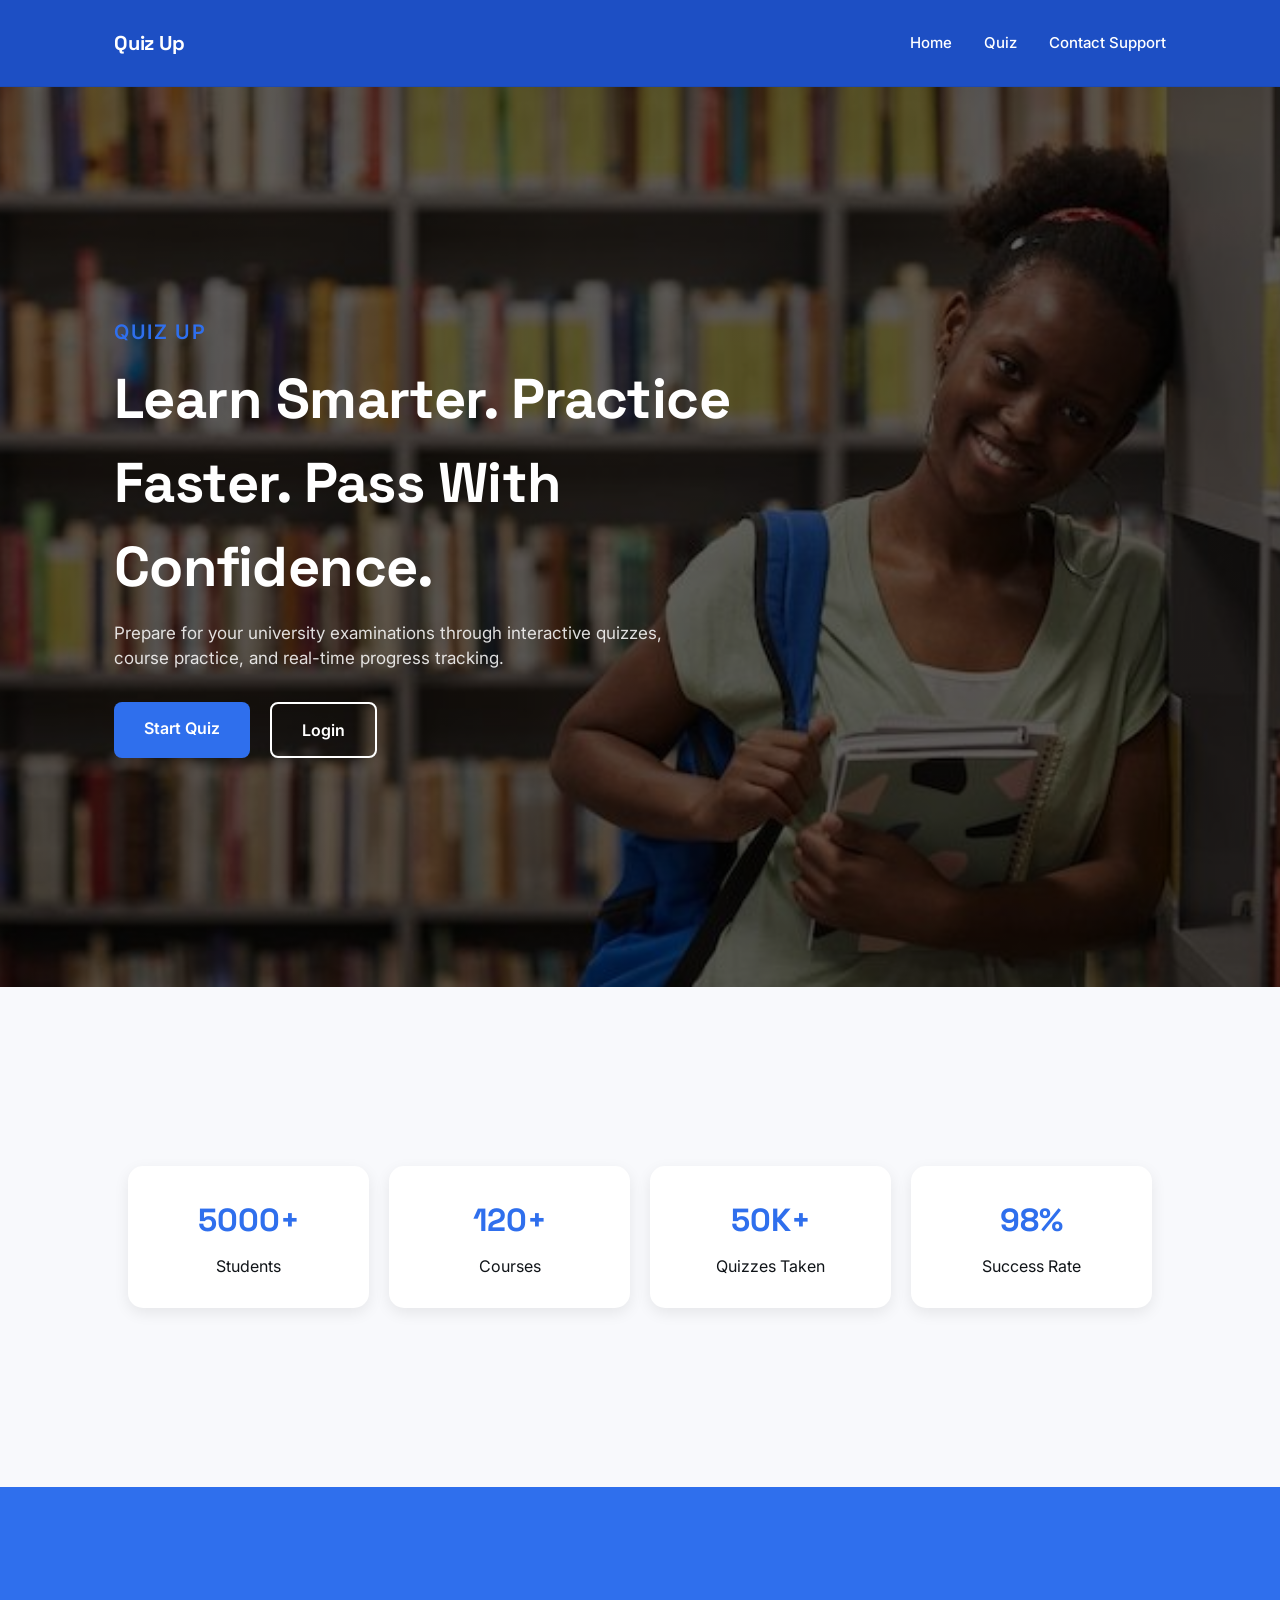
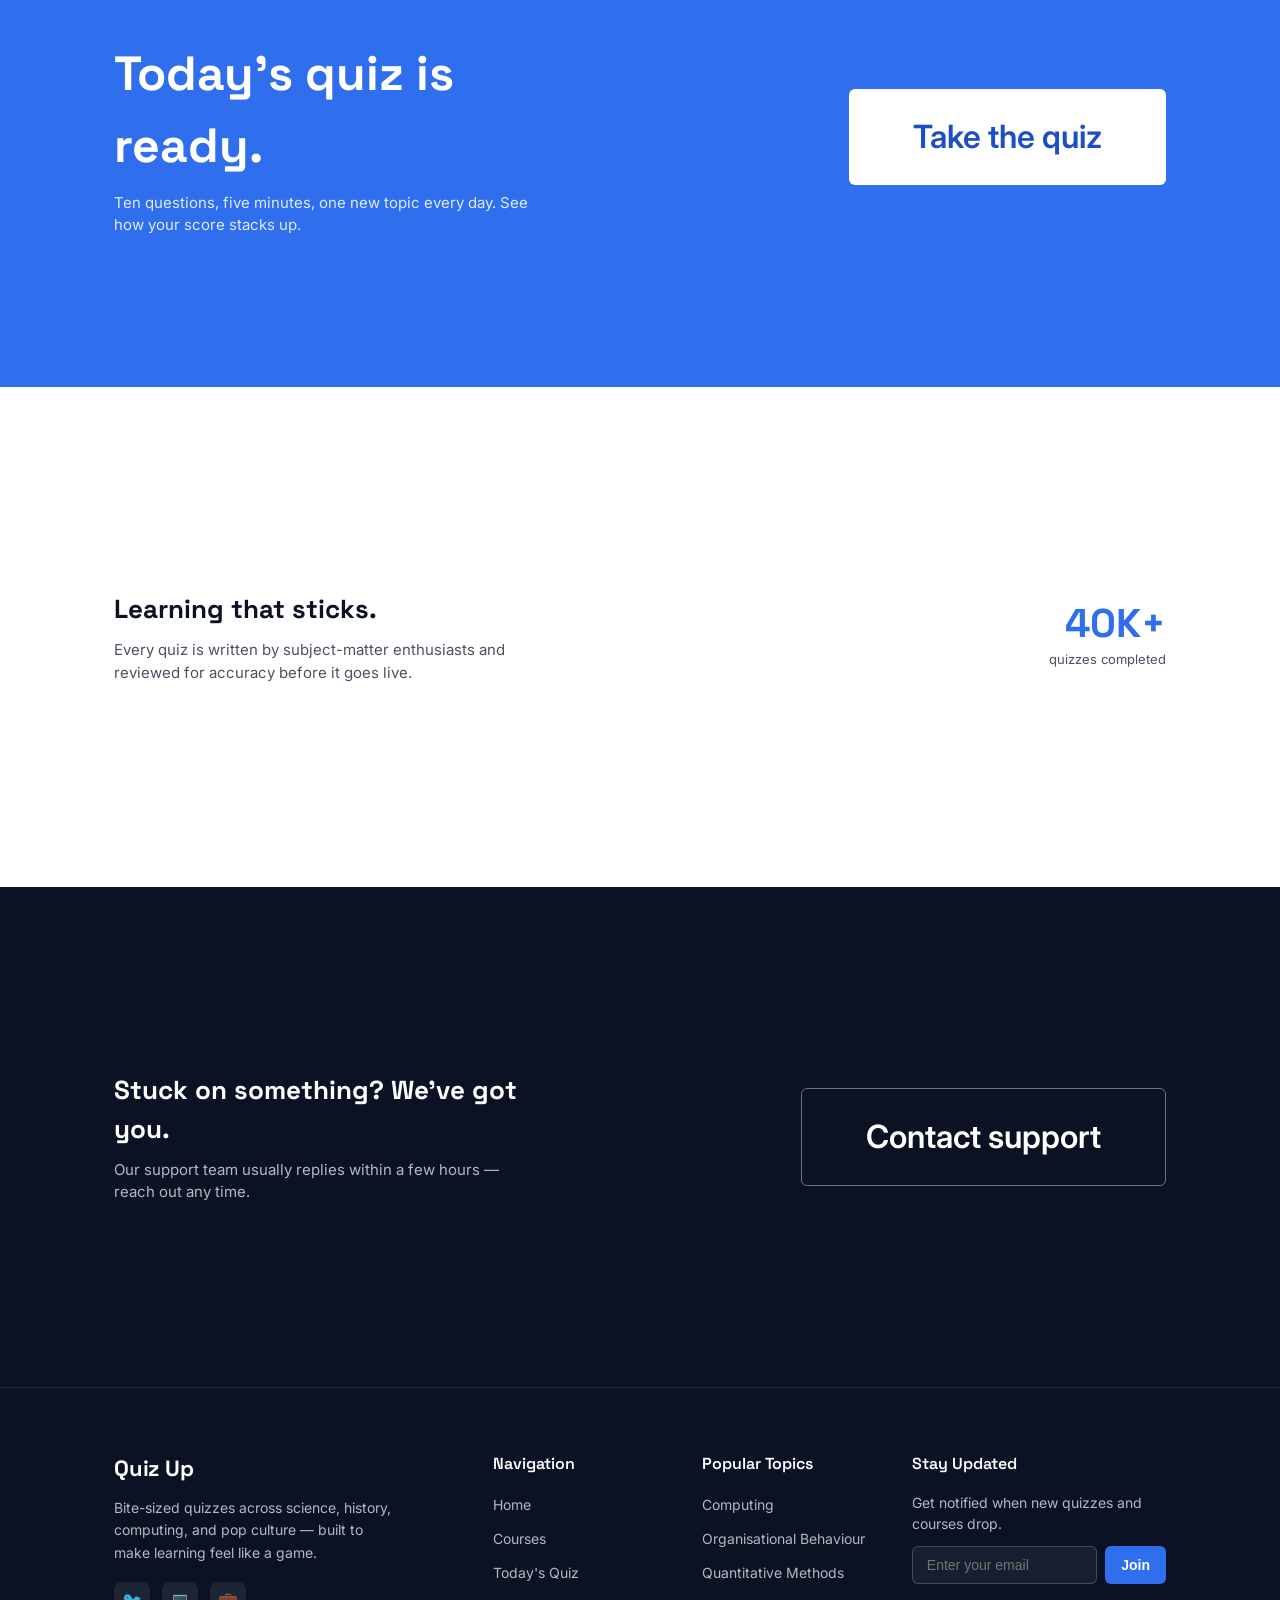
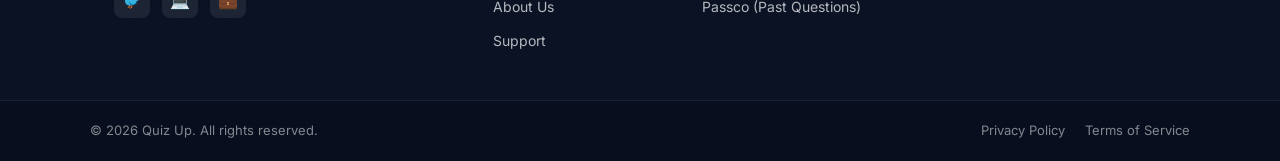
==== index.html @ d26f09eb "edit file name" ====
<!DOCTYPE html>
<html lang="en">
<head>
<meta charset="UTF-8">
<meta name="viewport" content="width=device-width, initial-scale=1.0">
<title>Quiz Up — Learn something new every day</title>
<link rel="preconnect" href="https://fonts.googleapis.com">
<link href="https://fonts.googleapis.com/css2?family=Space+Grotesk:wght@500;600;700&family=Inter:wght@400;500;600&display=swap" rel="stylesheet">
<link rel="stylesheet" href="style.css">
<link rel="stylesheet"href="https://cdnjs.cloudflare.com/ajax/libs/font-awesome/6.7.2/css/all.min.css">
</head>
<body>

<nav id="siteNav">
  <div class="nav-inner">
    <span class="brand">Quiz&nbsp;Up</span>
    <ul class="nav-links">
      <li><a href="#h">Home</a></li>
      <li><a href="#quiz">Quiz</a></li>
    
      <li><a href="#support">Contact Support</a></li>
    </ul>
  </div>
</nav>

<section id="home">
  <div class="section-inner">
    <div>
      <span class="eyebrow">Quiz Up</span>
      <h1>Learn Smarter.
Practice Faster. Pass With Confidence.</h1>
      <p>Prepare for your university examinations through interactive quizzes, course practice, and real-time progress tracking.</p>
    <div class="hero-buttons">
    <a href="courses.html" class="btn-primary">Start Quiz</a>

    <a href="login.html" class="btn-secondary">Login</a>
</div>
    </div>

  </div>
</section>

<section class="stats">

<div class="stat-card">
<h2>5000+</h2>
<p>Students</p>
</div>

<div class="stat-card">
<h2>120+</h2>
<p>Courses</p>
</div>

<div class="stat-card">
<h2>50K+</h2>
<p>Quizzes Taken</p>
</div>

<div class="stat-card">
<h2>98%</h2>
<p>Success Rate</p>
</div>

</section>

<section id="quiz">
  <div class="section-inner">
    <div>
      <h2>Today's quiz is ready.</h2>
      <p>Ten questions, five minutes, one new topic every day. See how your score stacks up.</p>
    </div>
    <a class="btn" href="courses.html" target="_blank" rel="noopener">Take the quiz</a>
  </div>
</section>

<section id="about">
  <div class="section-inner">
    <div>
      <h2>Learning that sticks.</h2>
      <p>Every quiz is written by subject-matter enthusiasts and reviewed for accuracy before it goes live.</p>
    </div>
    <div class="stat">
      <div class="num">40K+</div>
      <div class="label">quizzes completed</div>
    </div>
  </div>
</section>

<section id="support">
  <div class="section-inner">
    <div>
      <h2>Stuck on something? We've got you.</h2>
      <p>Our support team usually replies within a few hours — reach out any time.</p>
    </div>
    <a class="btn" href="mailto:support@quizup.example">Contact support</a>
  </div>
</section>



<!-- SITE FOOTER -->
<footer id="siteFooter">
  <div class="footer-container">
    
    <!-- Column 1: Brand & Bio -->
    <div class="footer-col brand-col">
      <span class="brand">Quiz&nbsp;Up</span>
      <p class="brand-tagline">
        Bite-sized quizzes across science, history, computing, and pop culture — built to make learning feel like a game.
      </p>
      <div class="footer-socials">
        <a href="#" aria-label="Twitter">🐦</a>
        <a href="#" aria-label="GitHub">💻</a>
        <a href="#" aria-label="LinkedIn">💼</a>
      </div>
    </div>

    <!-- Column 2: Quick Links -->
    <div class="footer-col">
      <h4>Navigation</h4>
      <ul class="footer-links">
        <li><a href="index.html">Home</a></li>
        <li><a href="courses.html">Courses</a></li>
        <li><a href="#quiz">Today's Quiz</a></li>
        <li><a href="#about">About Us</a></li>
        <li><a href="#support">Support</a></li>
      </ul>
    </div>

    <!-- Column 3: Courses Quick Access -->
    <div class="footer-col">
      <h4>Popular Topics</h4>
      <ul class="footer-links">
        <li><a href="computing.html">Computing</a></li>
        <li><a href="organisational behaviour .html">Organisational Behaviour</a></li>
        <li><a href="Quantity method.html">Quantitative Methods</a></li>
        <li><a href="passco.html">Passco (Past Questions)</a></li>
      </ul>
    </div>

    <!-- Column 4: Newsletter -->
    <div class="footer-col newsletter-col">
      <h4>Stay Updated</h4>
      <p>Get notified when new quizzes and courses drop.</p>
      <form class="newsletter-form" onsubmit="event.preventDefault(); alert('Subscribed!');">
        <input type="email" placeholder="Enter your email" required>
        <button type="submit" class="btn-sub">Join</button>
      </form>
    </div>

  </div>

  <!-- Bottom Legal / Copyright Bar -->
  <div class="footer-bottom">
    <div class="footer-bottom-inner">
      <p>&copy; 2026 Quiz Up. All rights reserved.</p>
      <div class="legal-links">
        <a href="#">Privacy Policy</a>
        <a href="#">Terms of Service</a>
      </div>
    </div>
  </div>
</footer>

<script>
  const nav = document.getElementById('siteNav');
  const SCROLL_THRESHOLD = 40;

  function updateNav() {
    if (window.scrollY > SCROLL_THRESHOLD) {
      nav.classList.add('scrolled');
    } else {
      nav.classList.remove('scrolled');
    }
  }

  window.addEventListener('scroll', updateNav, { passive: true });
  updateNav();
</script>

</body>
</html>
---- style.css ----
:root {
    --white: #ffffff;
    --blue: #2f6fed;
    --blue-dark: #1d4fc4;
    --navy-black: #0a1224;
    --ink: #101418;
    
    --ink-soft: #4a5160;
    font-family: 'Inter', sans-serif;
  }

  * { box-sizing: border-box; margin: 0; padding: 0; }

  body {
    font-family: 'Inter', sans-serif;
    color: var(--ink);
    line-height: 1.5;
  }

  h1, h2, h3, .brand {
    font-family: 'Space Grotesk', sans-serif;
  }

  /* ---------- NAV ---------- */
  nav {
    position: sticky;
    top: 0;
    left: 0;
    right: 0;
    z-index: 100;
    background: var(--blue-dark);
    border-bottom: 1px solid rgba(10,18,36,0.08);
    transition: padding 0.25s ease, box-shadow 0.25s ease;
  }

  .nav-inner {
    max-width: 1100px;
    margin: 0 auto;
    display: flex;
    align-items: center;
    justify-content: space-between;
    padding: 28px 24px;
    transition: padding 0.25s ease;
  }

  .brand {
    font-size: 20px;
    font-weight: 700;
    color: var(--white);
    letter-spacing: -0.01em;
  }

  .nav-links {
    list-style: none;
    display: flex;
    gap: 32px;
    font-weight: 500;
    font-size: 15px;
    transition: gap 0.25s ease, font-size 0.25s ease;
  }

  .nav-links a {
    text-decoration: none;
    color: var(--white);
    padding-bottom: 2px;
    border-bottom: 2px solid transparent;
    transition: border-color 0.2s ease, color 0.2s ease;
  }

  .nav-links a:hover,
  .nav-links a:focus-visible {
    color: var(--blue);
    border-color: var(--blue);
    outline: none;
  }

  /* Collapsed / scrolled state: nav shrinks to a thin line */
  nav.scrolled .nav-inner {
    padding: 10px 24px;
  }

  nav.scrolled .brand {
    font-size: 16px;
  }

  nav.scrolled .nav-links {
    font-size: 13px;
    gap: 22px;
  }

  nav.scrolled {
    box-shadow: 0 2px 14px rgba(10,18,36,0.08);
  }

  /* ---------- SECTIONS ---------- */
  /* section {
    height: 500px;
    background: linear-gradient(rgba(0, 0, 0, 0.2), rgba(0, 0, 0, 0.2)), url('homepage2.jpeg');
    z-index: 1;
    width: auto;
    display: flex;
    align-items: center;
    background-position: center;



  } */


  section {
  min-height: 500px;
  width: auto;
  display: flex;
  align-items: center;
}


  .section-inner {
    max-width: 1100px;
    margin: 0 auto;
    width: 100%;
    padding: 0 24px;
    display: flex;
    align-items: center;
    justify-content: space-between;
    gap: 32px;
  }

  /* Section 1 — Home */
  /* #home {
    background: linear-gradient(rgba(0, 0, 0, 0.2) url('homepage-bg.jpg'));
    background-repeat: no-repeat;
    background-position: top center;
    height: 100vh;
    margin: 0;
    background-size: cover;

  } */

  /* Section 1 — Home */
#home {
  /* Layer 1 (Top): Dark overlay | Layer 2 (Bottom): Background image */
  background-image: linear-gradient(rgba(0, 0, 0, 0.6), rgba(0, 0, 0, 0.6)), url('homepage-bg4.jpg');
  background-repeat: no-repeat;
  background-position: center;
  background-size: cover;
  height: 100vh;
  margin: 0;
}

#home h1 {
  font-size: 3.5rem;
  font-weight: 700;
  color: #ffffff; /* White title for high contrast */
  max-width: 750px;
  letter-spacing: -0.01em;
}

#home p {
  margin-top: 12px;
  color: rgba(255, 255, 255, 0.85); /* Slightly transparent white paragraph */
  max-width: 550px;
  font-size:17px;
}
  #home .eyebrow {
    display: inline-block;
    font-size: 20px;
    font-weight: 600;
    letter-spacing: 0.08em;
    text-transform: uppercase;
    color: var(--blue);
    margin-bottom: 10px;
  }


  .hero-buttons{
    display:flex;
    gap:20px;
    margin-top:30px;
    flex-wrap:wrap;
}

.btn-primary{
    background:#2f6fed;
    color:white;
    padding:14px 30px;
    border-radius:8px;
    text-decoration:none;
    font-weight:600;
    transition:.3s;
}

.btn-primary:hover{
    background:#1d4fc4;
    transform:translateY(-4px);
}

.btn-secondary{
    border:2px solid white;
    color:white;
    padding:14px 30px;
    border-radius:8px;
    text-decoration:none;
    font-weight:600;
    transition:.3s;
}

.btn-secondary:hover{
    background:white;
    color:#2f6fed;
}

/* stats Section  */

.stats{

display:grid;

grid-template-columns:repeat(4,1fr);

gap:20px;

padding:70px 10%;

background:#f8f9fc;

}

.stat-card{

background:white;

padding:30px;

text-align:center;

border-radius:15px;

box-shadow:0 5px 15px rgba(0,0,0,.08);

transition:.3s;

}

.stat-card:hover{

transform:translateY(-8px);

}

.stat-card h2{

color:#2f6fed;

font-size:2rem;

}

.stat-card p{

margin-top:10px;

}

.stat-card,
.step{

transition:.4s;

}

.stat-card:hover,
.step:hover{

transform:translateY(-10px);

box-shadow:0 20px 40px rgba(0,0,0,.15);

}


  /* Section 2 — Quiz */
  #quiz {
    background: var(--blue);
    color: var(--white);
  }

  #quiz h2 {
    font-size: 3rem;
    font-weight: 700;
    max-width: 500px;
  }

  #quiz p {
    margin-top: 10px;
    color: rgba(255,255,255,0.85);
    max-width: 420px;
    font-size: 15px;
  }

  .btn {
    display: inline-block;
    background: var(--white);
    color: var(--blue-dark);
    font-weight: 600;
    font-size: 2rem;
    padding: 24px 64px;
    border-radius: 6px;
    text-decoration: none;
    white-space: nowrap;
    transition: transform 0.15s ease, box-shadow 0.15s ease;
  }

  .btn:hover,
  .btn:focus-visible {
    transform: translateY(-2px);
    box-shadow: 0 8px 20px rgba(0,0,0,0.18);
    outline: none;
  }

  /* Section 3 — About / how it works */
  #about {
    background: var(--white);
  }

  #about h2 {
    font-size: 26px;
    font-weight: 700;
    color: var(--navy-black);
    max-width: 460px;
  }

  #about p {
    margin-top: 10px;
    color: var(--ink-soft);
    max-width: 420px;
    font-size: 15px;
  }

  .stat {
    text-align: right;
  }

  .stat .num {
    font-family: 'Space Grotesk', sans-serif;
    font-size: 40px;
    font-weight: 700;
    color: var(--blue);
    line-height: 1;
  }

  .stat .label {
    margin-top: 6px;
    font-size: 13px;
    color: var(--ink-soft);
  }

  /* Section 4 — Contact support */
  #support {
    background: var(--navy-black);
    color: var(--white);
  }

  #support h2 {
    font-size: 26px;
    font-weight: 700;
    max-width: 460px;
  }

  #support p {
    margin-top: 10px;
    color: rgba(255,255,255,0.7);
    max-width: 420px;
    font-size: 15px;
  }

  #support .btn {
    background: transparent;
    color: var(--white);
    border: 1px solid rgba(255,255,255,0.4);
  }

  #support .btn:hover,
  #support .btn:focus-visible {
    background: rgba(255,255,255,0.08);
    box-shadow: none;
  }



  /* ---------- FOOTER ---------- */
#siteFooter {
  background: var(--navy-black); /* Uses existing dark navy variable */
  color: var(--white);
  padding-top: 64px;
  border-top: 1px solid rgba(255, 255, 255, 0.1);
}

.footer-container {
  max-width: 1100px;
  margin: 0 auto;
  padding: 0 24px 48px 24px;
  display: grid;
  grid-template-columns: 2fr 1fr 1fr 1.5fr;
  gap: 40px;
}

.footer-col h4 {
  font-family: 'Space Grotesk', sans-serif;
  font-size: 16px;
  font-weight: 600;
  margin-bottom: 16px;
  color: var(--white);
}

.brand-col .brand {
  color: var(--white);
  font-size: 22px;
}

.brand-tagline {
  margin-top: 12px;
  color: rgba(255, 255, 255, 0.7);
  font-size: 14px;
  line-height: 1.6;
  max-width: 280px;
}

.footer-socials {
  display: flex;
  gap: 12px;
  margin-top: 18px;
}

.footer-socials a {
  display: flex;
  align-items: center;
  justify-content: center;
  width: 36px;
  height: 36px;
  background: rgba(255, 255, 255, 0.08);
  border-radius: 8px;
  text-decoration: none;
  font-size: 16px;
  transition: background 0.2s ease, transform 0.2s ease;
}

.footer-socials a:hover {
  background: var(--blue);
  transform: translateY(-2px);
}

.footer-links {
  list-style: none;
  display: flex;
  flex-direction: column;
  gap: 10px;
}

.footer-links a {
  color: rgba(255, 255, 255, 0.7);
  text-decoration: none;
  font-size: 14px;
  transition: color 0.2s ease;
}

.footer-links a:hover {
  color: var(--blue);
}

.newsletter-col p {
  color: rgba(255, 255, 255, 0.7);
  font-size: 14px;
  margin-bottom: 12px;
}

.newsletter-form {
  display: flex;
  gap: 8px;
}

.newsletter-form input {
  width: 100%;
  padding: 10px 14px;
  border-radius: 6px;
  border: 1px solid rgba(255, 255, 255, 0.2);
  background: rgba(255, 255, 255, 0.05);
  color: var(--white);
  font-size: 14px;
  outline: none;
}

.newsletter-form input:focus {
  border-color: var(--blue);
}

.btn-sub {
  background: var(--blue);
  color: var(--white);
  border: none;
  padding: 10px 16px;
  border-radius: 6px;
  font-weight: 600;
  font-size: 14px;
  cursor: pointer;
  transition: background 0.2s ease;
}

.btn-sub:hover {
  background: var(--blue-dark);
}

/* Footer Bottom Bar */
.footer-bottom {
  border-top: 1px solid rgba(255, 255, 255, 0.08);
  padding: 20px 24px;
  background: rgba(0, 0, 0, 0.2);
}

.footer-bottom-inner {
  max-width: 1100px;
  margin: 0 auto;
  display: flex;
  justify-content: space-between;
  align-items: center;
  font-size: 13px;
  color: rgba(255, 255, 255, 0.5);
}

.legal-links {
  display: flex;
  gap: 20px;
}

.legal-links a {
  color: rgba(255, 255, 255, 0.5);
  text-decoration: none;
  transition: color 0.2s ease;
}

.legal-links a:hover {
  color: var(--white);
}

/* Responsive Footer Layout for Mobile */
@media (max-width: 768px) {
  .footer-container {
    grid-template-columns: 1fr;
    gap: 32px;
  }

  .footer-bottom-inner {
    flex-direction: column;
    gap: 12px;
    text-align: center;
  }
}

  /* ---------- RESPONSIVE ---------- */
  @media (max-width: 720px) {
    .nav-links { gap: 16px; }
    nav.scrolled .nav-links { gap: 12px; }

    section { height: auto; min-height: 300px; padding: 32px 0; }

    .section-inner {
      flex-direction: column;
      align-items: flex-start;
      gap: 20px;
      text-align: left;
    }

    .stat { text-align: left; }
  }

  @media (prefers-reduced-motion: reduce) {
    * { transition: none !important; }
  }
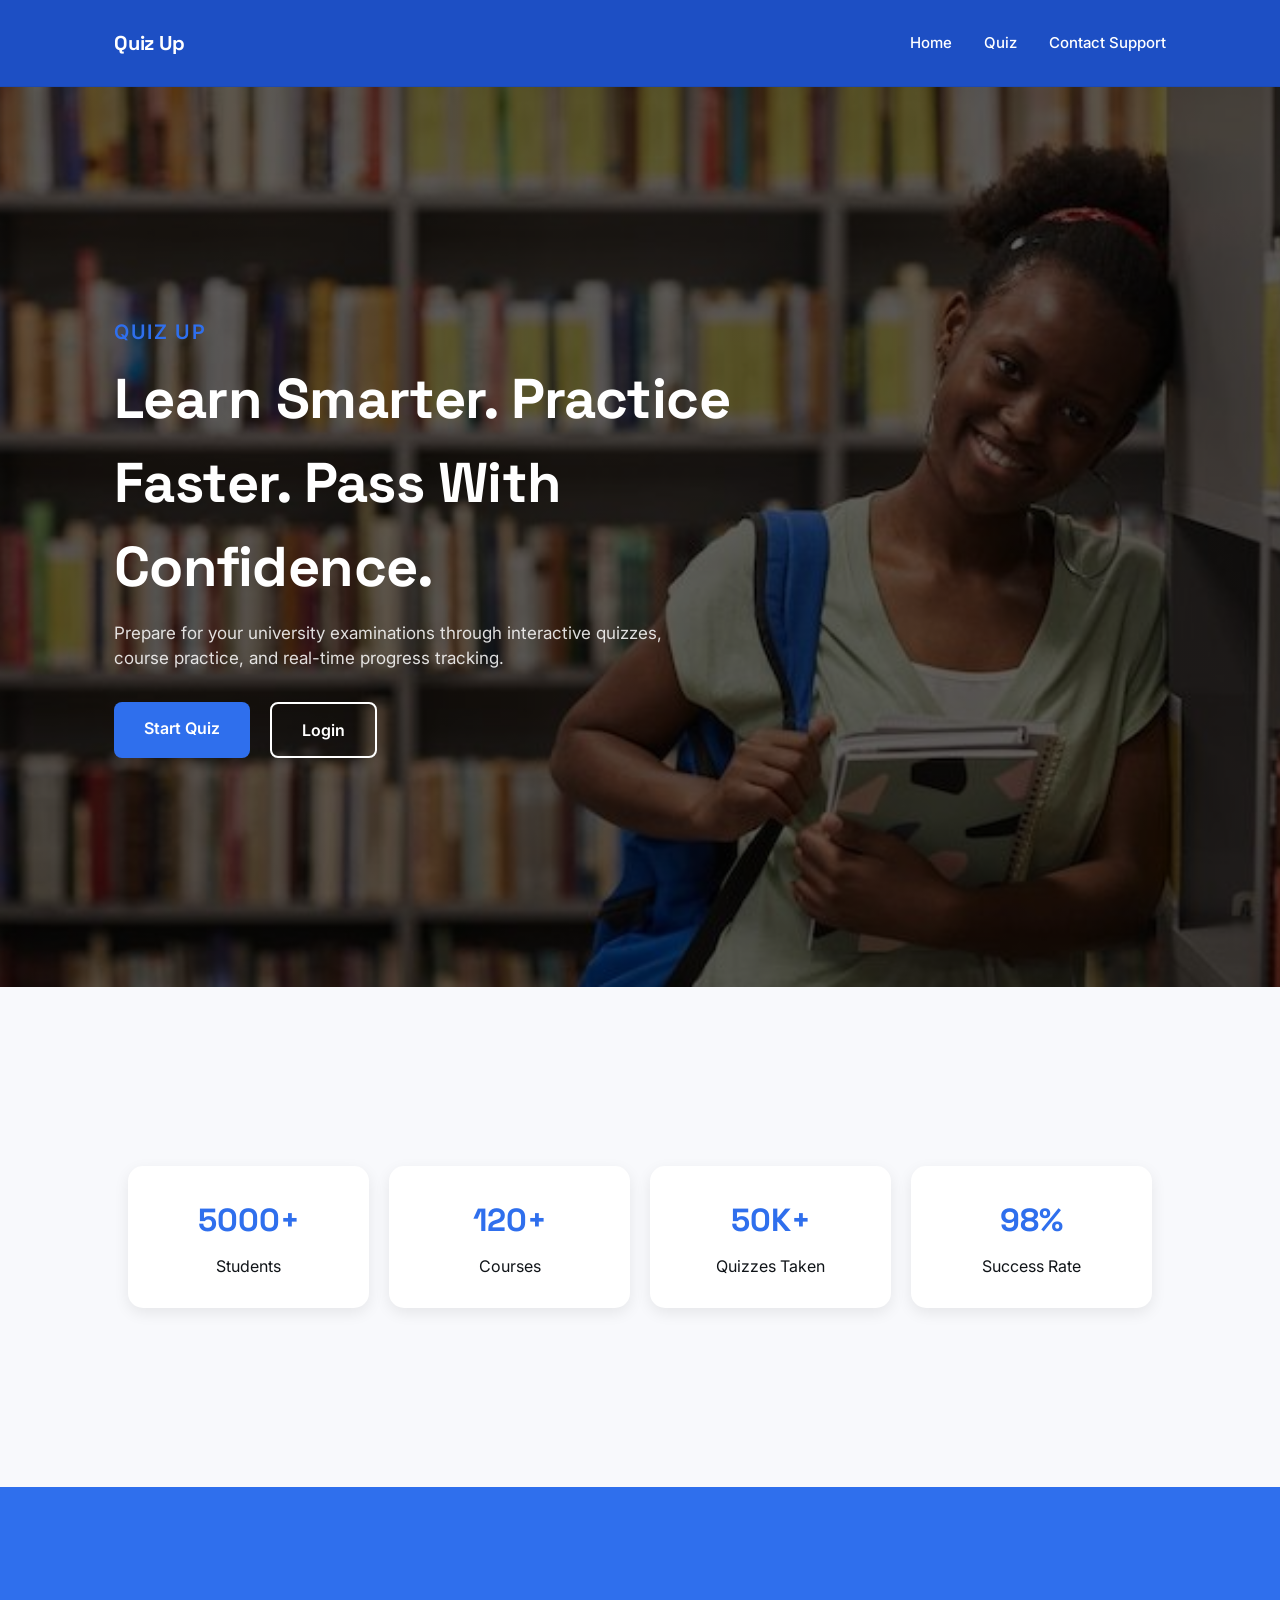
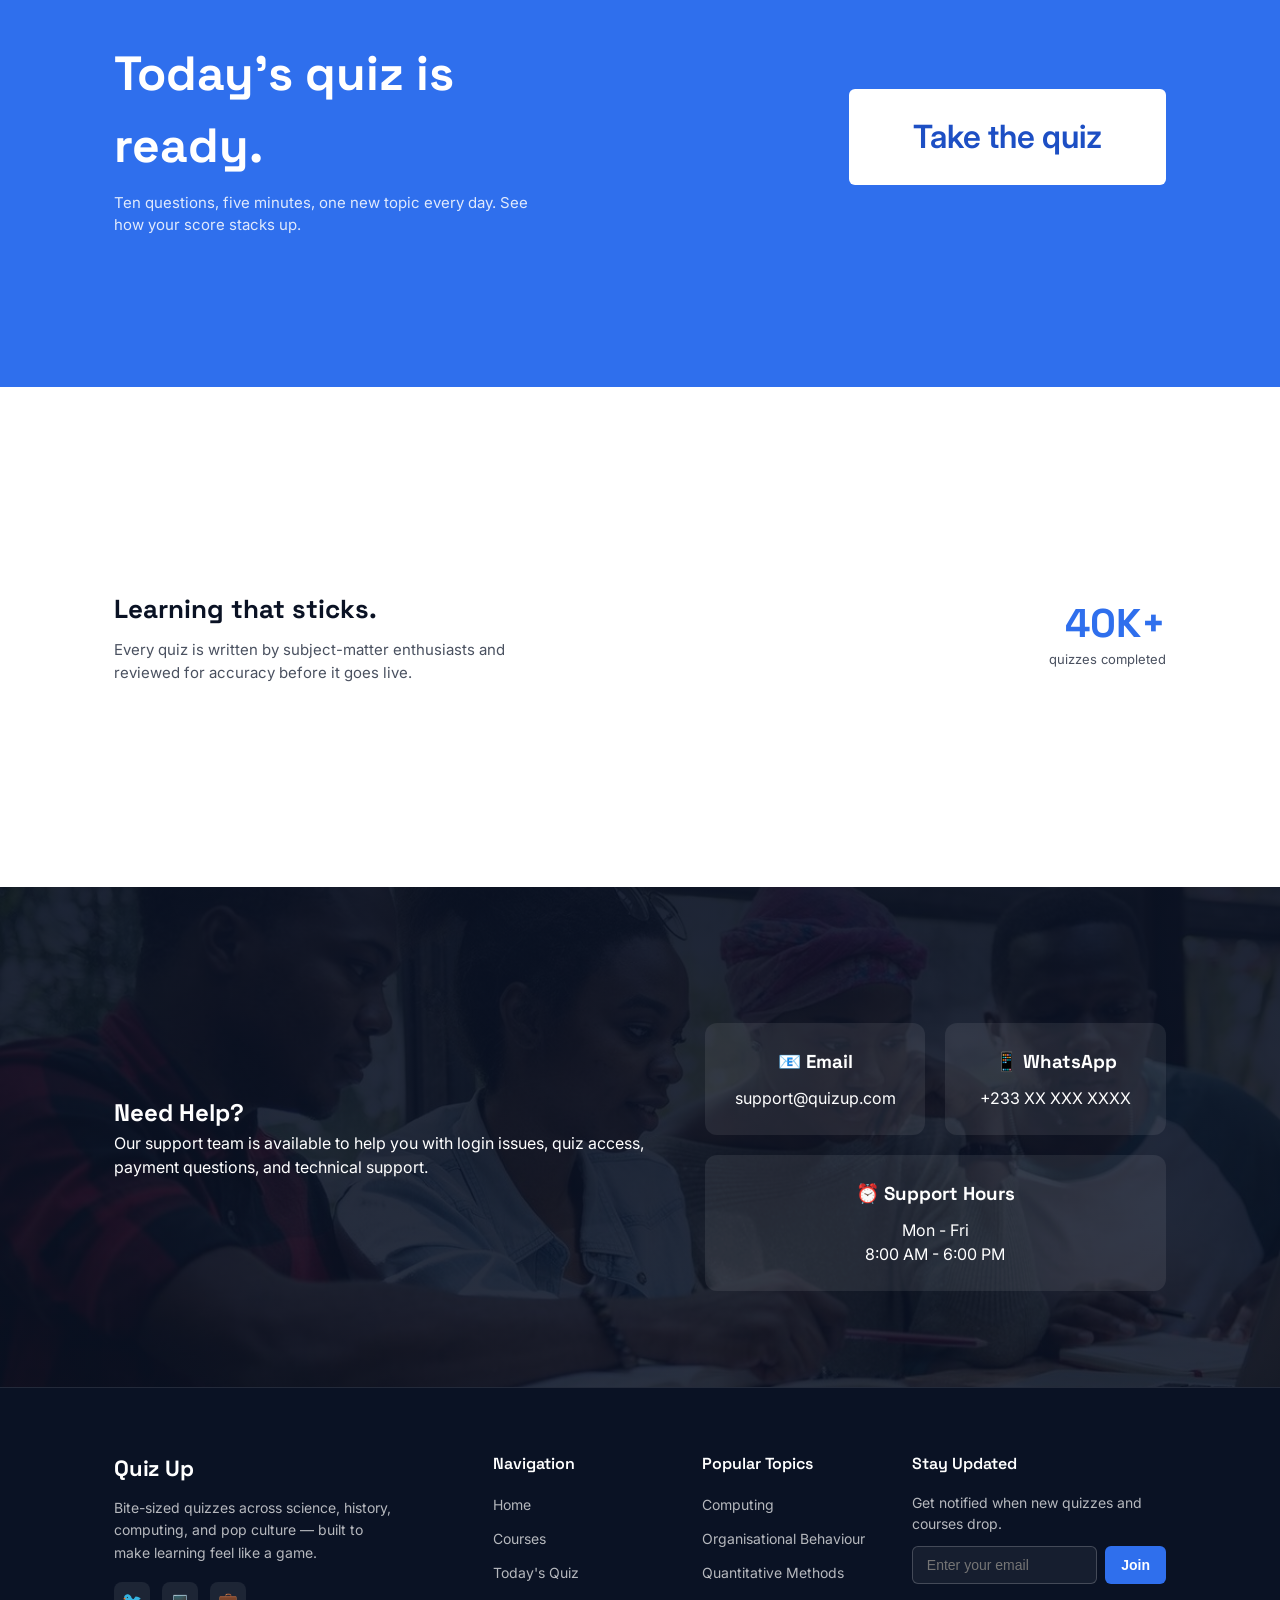
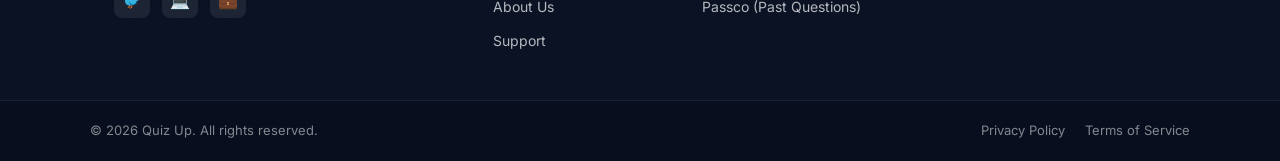
==== commit 5399e8ac: "support section changed" ====
--- a/index.html
+++ b/index.html
@@ -88,13 +88,36 @@
 </section>
 
 <section id="support">
-  <div class="section-inner">
-    <div>
-      <h2>Stuck on something? We've got you.</h2>
-      <p>Our support team usually replies within a few hours — reach out any time.</p>
-    </div>
-    <a class="btn" href="mailto:support@quizup.example">Contact support</a>
-  </div>
+    <div class="section-inner">
+
+        <div class="support-text">
+            <h2>Need Help?</h2>
+            <p>
+                Our support team is available to help you with login issues,
+                quiz access, payment questions, and technical support.
+            </p>
+        </div>
+
+        <div class="support-cards">
+
+            <div class="support-card">
+                <h3>📧 Email</h3>
+                <p>support@quizup.com</p>
+            </div>
+
+            <div class="support-card">
+                <h3>📱 WhatsApp</h3>
+                <p>+233 XX XXX XXXX</p>
+            </div>
+
+            <div class="support-card">
+                <h3>⏰ Support Hours</h3>
+                <p>Mon - Fri<br>8:00 AM - 6:00 PM</p>
+            </div>
+
+        </div>
+
+    </div>
 </section>
 
 
--- a/style.css
+++ b/style.css
@@ -357,35 +357,40 @@
   }
 
   /* Section 4 — Contact support */
-  #support {
-    background: var(--navy-black);
-    color: var(--white);
-  }
-
-  #support h2 {
-    font-size: 26px;
-    font-weight: 700;
-    max-width: 460px;
-  }
-
-  #support p {
-    margin-top: 10px;
-    color: rgba(255,255,255,0.7);
-    max-width: 420px;
-    font-size: 15px;
-  }
-
-  #support .btn {
-    background: transparent;
-    color: var(--white);
-    border: 1px solid rgba(255,255,255,0.4);
-  }
-
-  #support .btn:hover,
-  #support .btn:focus-visible {
-    background: rgba(255,255,255,0.08);
-    box-shadow: none;
-  }
+  .support-cards{
+    display:flex;
+    gap:20px;
+    margin-top:40px;
+    flex-wrap:wrap;
+}
+
+#support{
+    background:
+    linear-gradient(rgba(10,18,36,.92),rgba(10, 18, 36, 0.868)),
+    url("support-section-bg.jpg");
+  color: var(--white);
+    background-size:cover;
+    background-position:center;
+}
+
+.support-card{
+    flex:1;
+    min-width:220px;
+    background:rgba(255,255,255,.08);
+    padding:25px;
+    border-radius:12px;
+    text-align:center;
+    transition:.3s;
+}
+
+.support-card:hover{
+    transform:translateY(-8px);
+    background:rgba(255,255,255,.12);
+}
+
+.support-card h3{
+    margin-bottom:10px;
+}
 
 
 
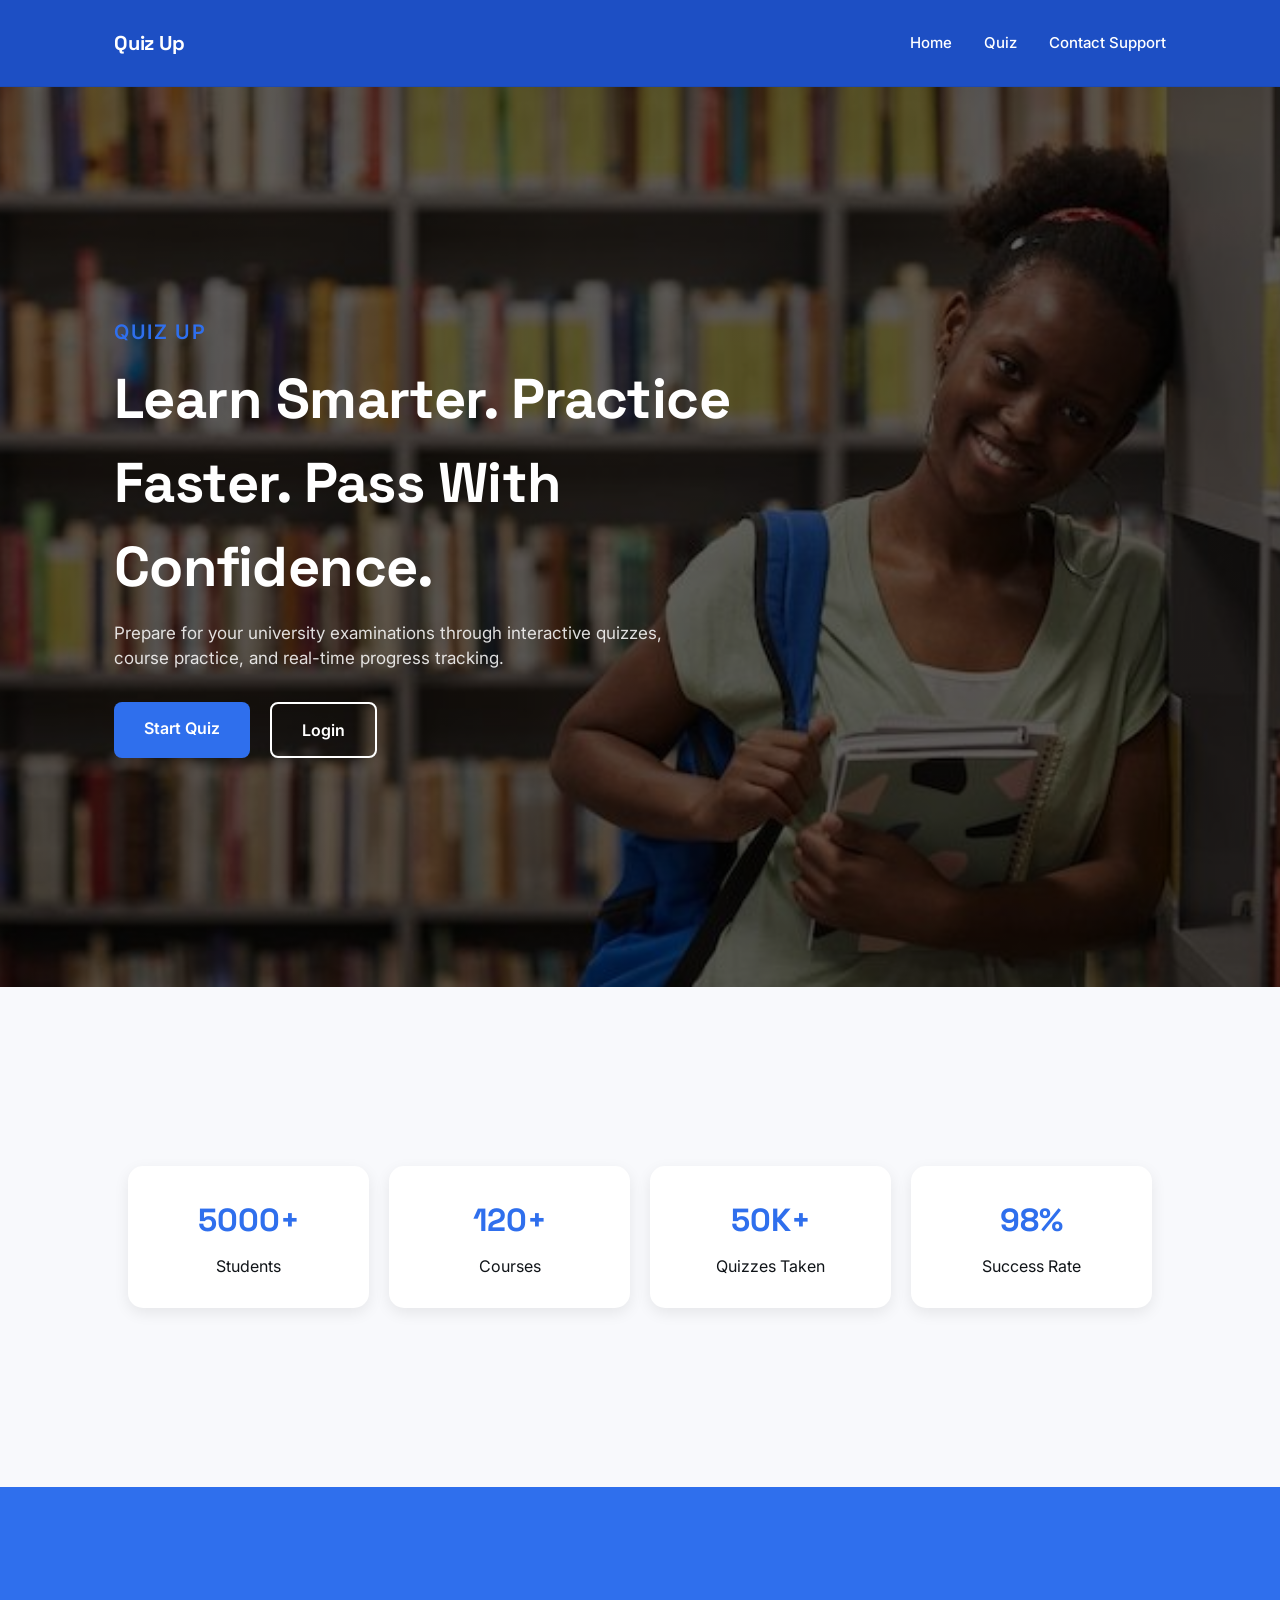
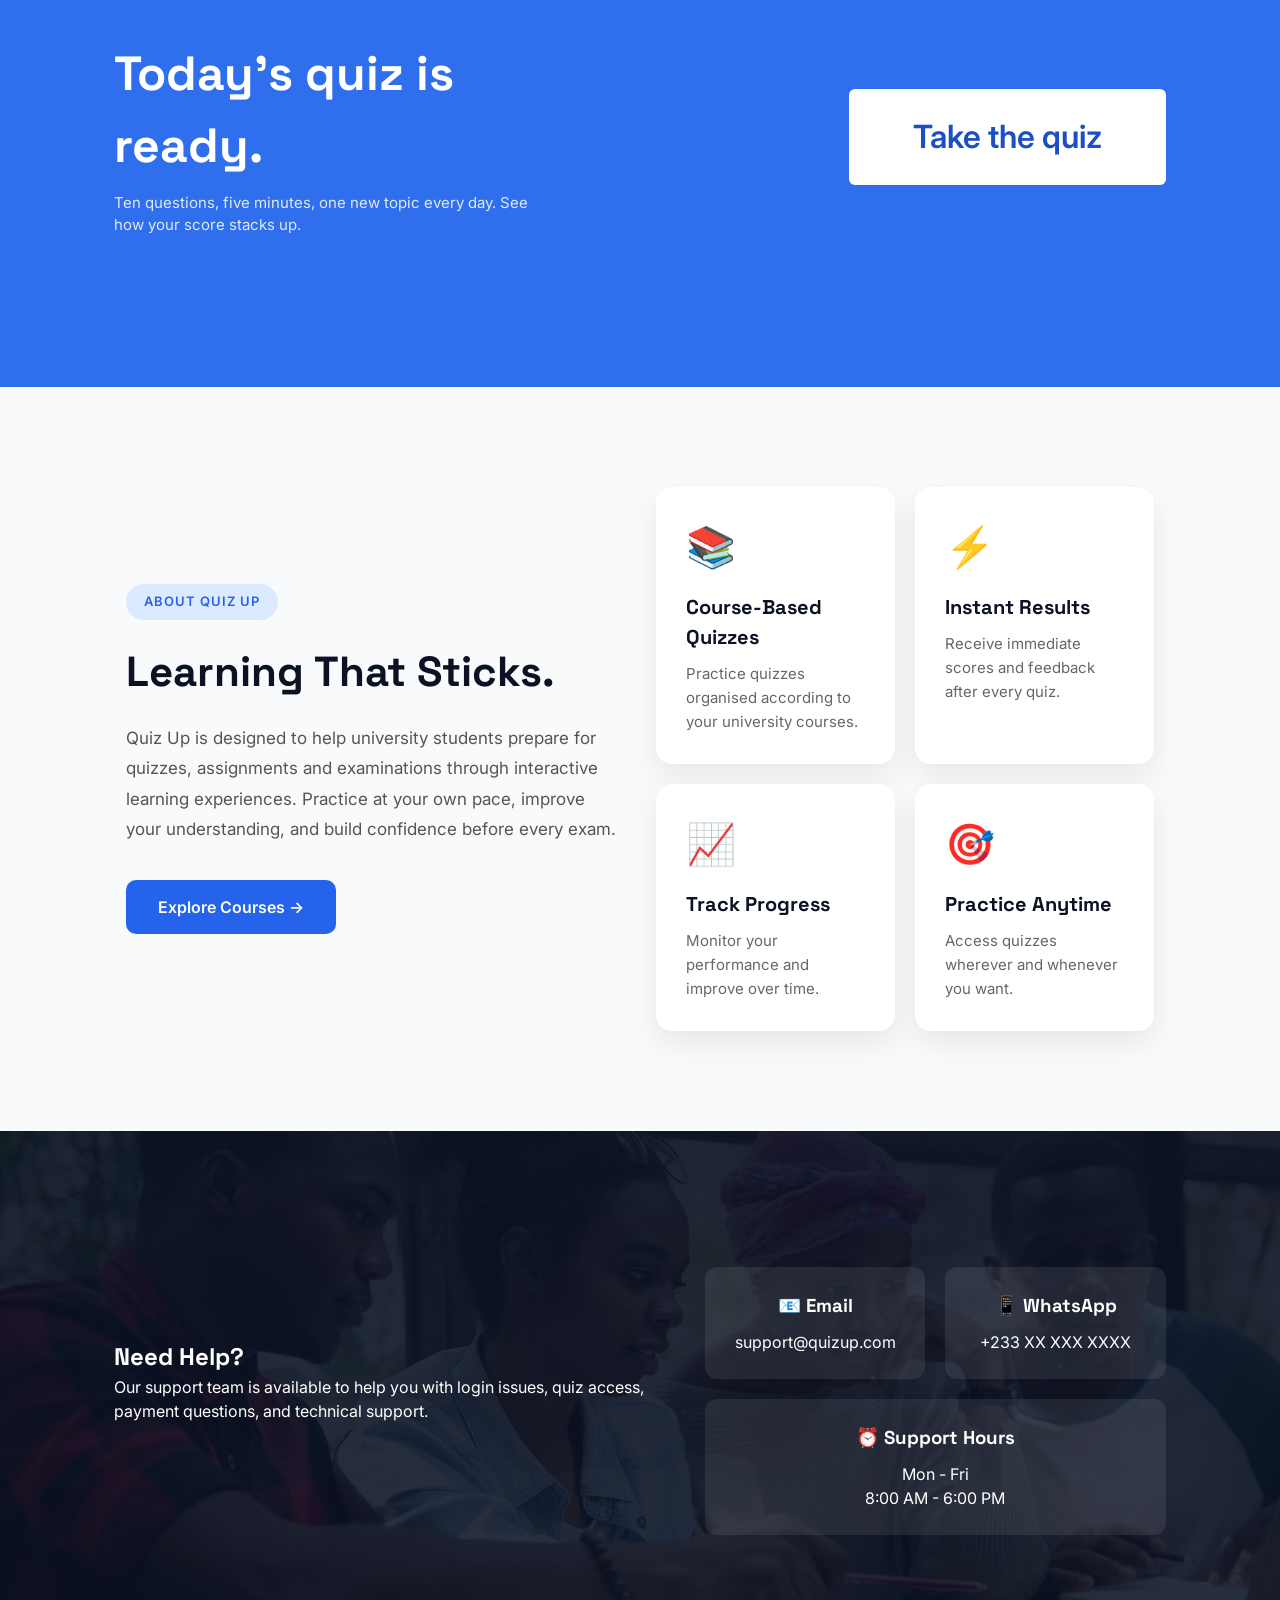
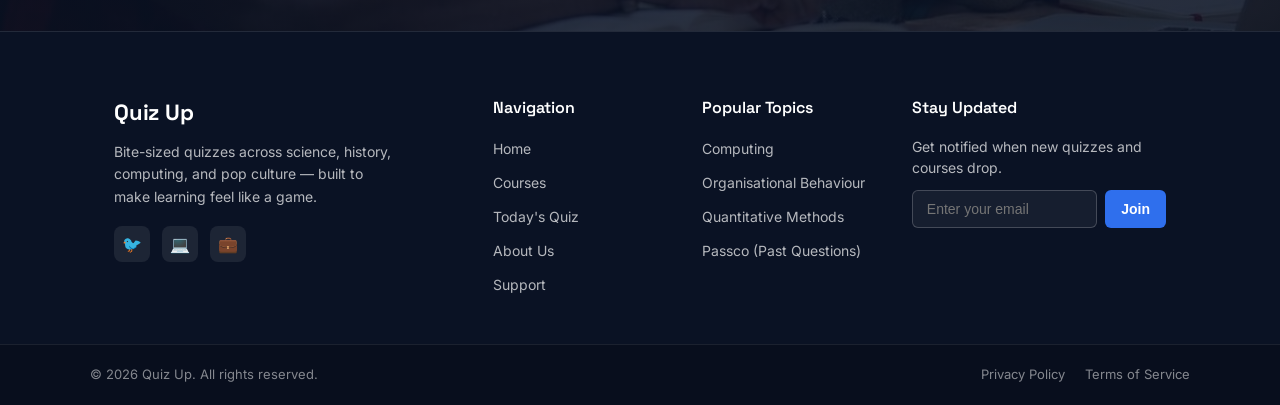
==== commit bb374ad8: "add up" ====
--- a/index.html
+++ b/index.html
@@ -75,16 +75,86 @@
 </section>
 
 <section id="about">
-  <div class="section-inner">
-    <div>
-      <h2>Learning that sticks.</h2>
-      <p>Every quiz is written by subject-matter enthusiasts and reviewed for accuracy before it goes live.</p>
-    </div>
-    <div class="stat">
-      <div class="num">40K+</div>
-      <div class="label">quizzes completed</div>
-    </div>
-  </div>
+
+    <div class="section-inner">
+
+        <!-- Left Side -->
+        <div class="about-content">
+
+            <span class="about-tag">
+                ABOUT QUIZ UP
+            </span>
+
+            <h2>Learning That Sticks.</h2>
+
+            <p>
+                Quiz Up is designed to help university students prepare for
+                quizzes, assignments and examinations through interactive
+                learning experiences. Practice at your own pace, improve
+                your understanding, and build confidence before every exam.
+            </p>
+
+            <a href="courses.html" class="about-btn">
+                Explore Courses →
+            </a>
+
+        </div>
+
+        <!-- Right Side -->
+        <div class="about-features">
+
+            <div class="feature-card">
+
+                <div class="feature-icon">📚</div>
+
+                <h3>Course-Based Quizzes</h3>
+
+                <p>
+                    Practice quizzes organised according to your university courses.
+                </p>
+
+            </div>
+
+            <div class="feature-card">
+
+                <div class="feature-icon">⚡</div>
+
+                <h3>Instant Results</h3>
+
+                <p>
+                    Receive immediate scores and feedback after every quiz.
+                </p>
+
+            </div>
+
+            <div class="feature-card">
+
+                <div class="feature-icon">📈</div>
+
+                <h3>Track Progress</h3>
+
+                <p>
+                    Monitor your performance and improve over time.
+                </p>
+
+            </div>
+
+            <div class="feature-card">
+
+                <div class="feature-icon">🎯</div>
+
+                <h3>Practice Anytime</h3>
+
+                <p>
+                    Access quizzes wherever and whenever you want.
+                </p>
+
+            </div>
+
+        </div>
+
+    </div>
+
 </section>
 
 <section id="support">
--- a/style.css
+++ b/style.css
@@ -320,41 +320,157 @@
   }
 
   /* Section 3 — About / how it works */
-  #about {
-    background: var(--white);
-  }
-
-  #about h2 {
-    font-size: 26px;
-    font-weight: 700;
-    color: var(--navy-black);
-    max-width: 460px;
-  }
-
-  #about p {
-    margin-top: 10px;
-    color: var(--ink-soft);
-    max-width: 420px;
-    font-size: 15px;
-  }
-
-  .stat {
-    text-align: right;
-  }
-
-  .stat .num {
-    font-family: 'Space Grotesk', sans-serif;
-    font-size: 40px;
-    font-weight: 700;
-    color: var(--blue);
-    line-height: 1;
-  }
-
-  .stat .label {
-    margin-top: 6px;
-    font-size: 13px;
-    color: var(--ink-soft);
-  }
+  /* ABOUT */
+
+#about{
+
+padding:100px 8%;
+
+background:#f8fafc;
+
+}
+
+.about-content{
+
+flex:1;
+
+}
+
+.about-tag{
+
+display:inline-block;
+
+padding:8px 18px;
+
+background:#dbeafe;
+
+color:#2563eb;
+
+border-radius:30px;
+
+font-size:13px;
+
+font-weight:600;
+
+letter-spacing:1px;
+
+margin-bottom:20px;
+
+}
+
+.about-content h2{
+
+font-size:42px;
+
+margin-bottom:20px;
+
+color:#0a1224;
+
+}
+
+.about-content p{
+
+font-size:17px;
+
+line-height:1.8;
+
+color:#555;
+
+margin-bottom:35px;
+
+max-width:500px;
+
+}
+
+.about-btn{
+
+display:inline-block;
+
+padding:15px 32px;
+
+background:#2563eb;
+
+color:white;
+
+text-decoration:none;
+
+border-radius:10px;
+
+font-weight:600;
+
+transition:.3s;
+
+}
+
+.about-btn:hover{
+
+background:#1d4fc4;
+
+transform:translateY(-3px);
+
+}
+
+.about-features{
+
+flex:1;
+
+display:grid;
+
+grid-template-columns:repeat(2,1fr);
+
+gap:20px;
+
+}
+
+.feature-card{
+
+background:white;
+
+padding:30px;
+
+border-radius:16px;
+
+box-shadow:0 12px 30px rgba(0,0,0,.08);
+
+transition:.3s;
+
+}
+
+.feature-card:hover{
+
+transform:translateY(-8px);
+
+box-shadow:0 20px 40px rgba(0,0,0,.12);
+
+}
+
+.feature-icon{
+
+font-size:40px;
+
+margin-bottom:15px;
+
+}
+
+.feature-card h3{
+
+margin-bottom:10px;
+
+color:#0a1224;
+
+font-size:20px;
+
+}
+
+.feature-card p{
+
+font-size:15px;
+
+line-height:1.6;
+
+color:#666;
+
+}
 
   /* Section 4 — Contact support */
   .support-cards{
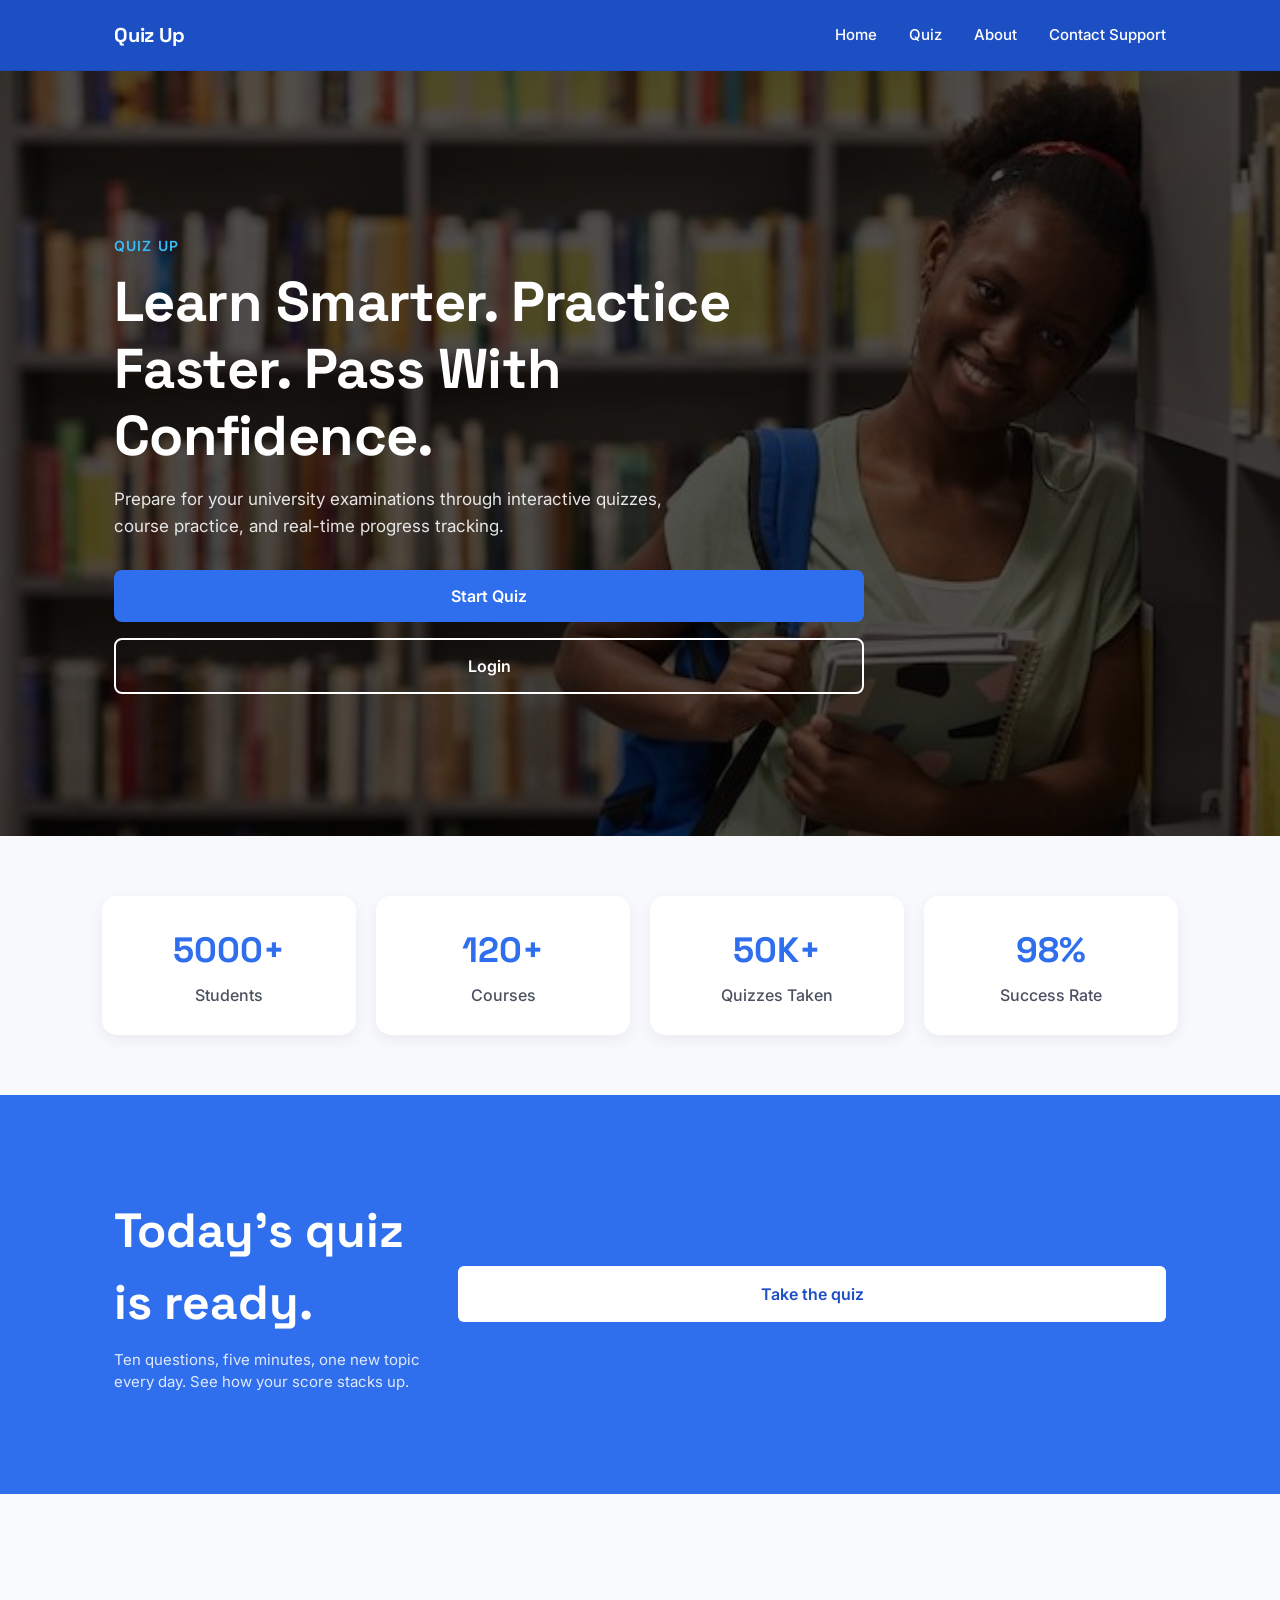
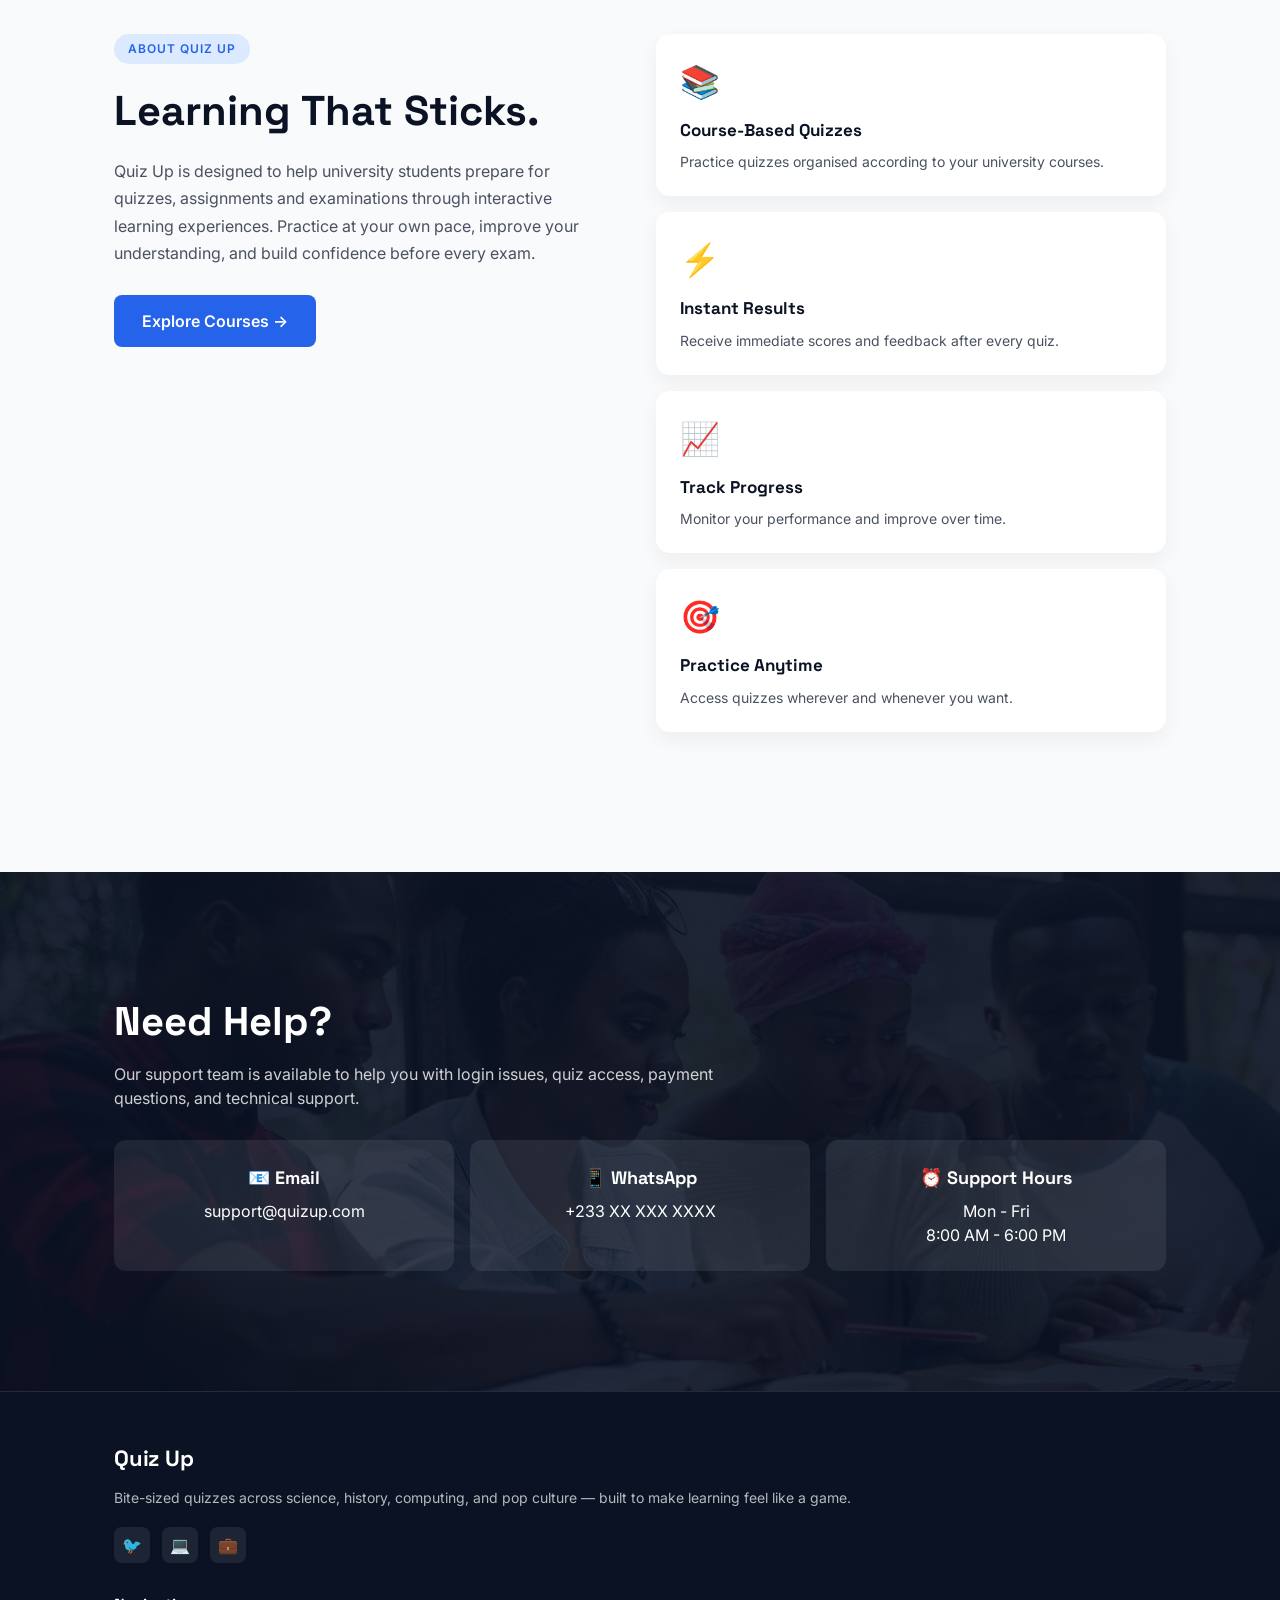
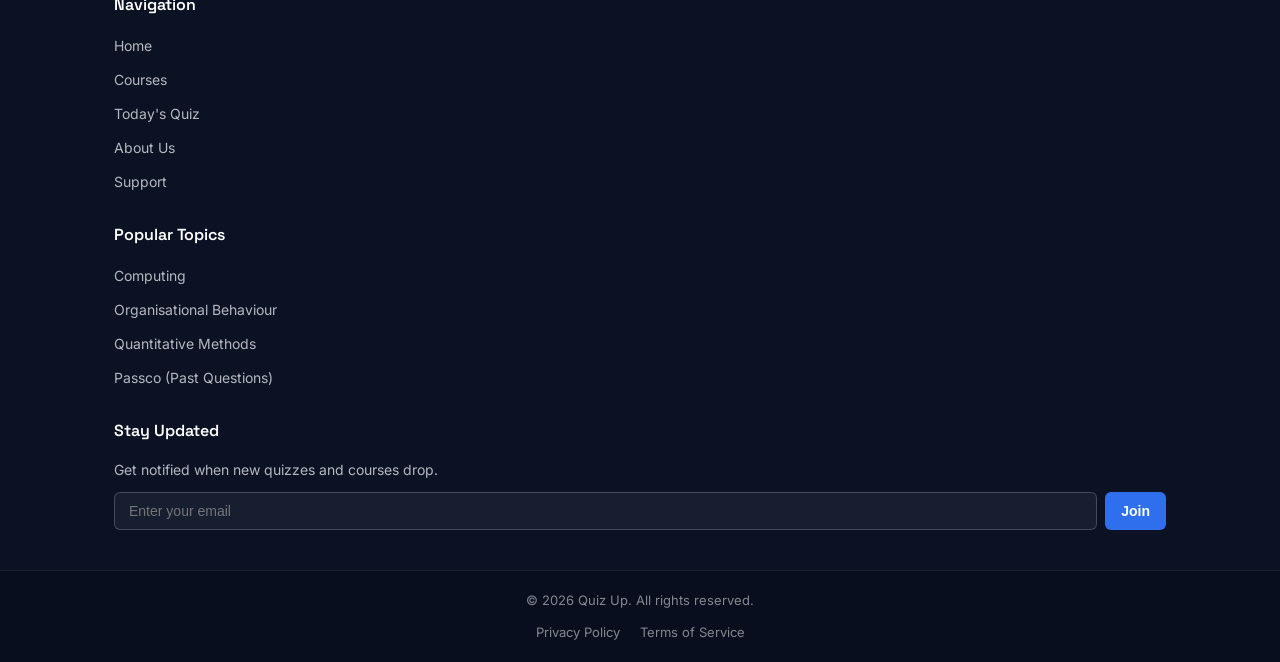
==== commit dbeeb6b1: "add up" ====
--- a/index.html
+++ b/index.html
@@ -7,17 +7,20 @@
 <link rel="preconnect" href="https://fonts.googleapis.com">
 <link href="https://fonts.googleapis.com/css2?family=Space+Grotesk:wght@500;600;700&family=Inter:wght@400;500;600&display=swap" rel="stylesheet">
 <link rel="stylesheet" href="style.css">
-<link rel="stylesheet"href="https://cdnjs.cloudflare.com/ajax/libs/font-awesome/6.7.2/css/all.min.css">
+<link rel="stylesheet" href="https://cdnjs.cloudflare.com/ajax/libs/font-awesome/6.7.2/css/all.min.css">
 </head>
 <body>
 
 <nav id="siteNav">
   <div class="nav-inner">
     <span class="brand">Quiz&nbsp;Up</span>
-    <ul class="nav-links">
-      <li><a href="#h">Home</a></li>
+    <button class="nav-toggle" id="navToggle" aria-label="Toggle navigation">
+      <i class="fa-solid fa-bars"></i>
+    </button>
+    <ul class="nav-links" id="navLinks">
+      <li><a href="#home">Home</a></li>
       <li><a href="#quiz">Quiz</a></li>
-    
+      <li><a href="#about">About</a></li>
       <li><a href="#support">Contact Support</a></li>
     </ul>
   </div>
@@ -27,41 +30,33 @@
   <div class="section-inner">
     <div>
       <span class="eyebrow">Quiz Up</span>
-      <h1>Learn Smarter.
-Practice Faster. Pass With Confidence.</h1>
+      <h1>Learn Smarter. Practice Faster. Pass With Confidence.</h1>
       <p>Prepare for your university examinations through interactive quizzes, course practice, and real-time progress tracking.</p>
-    <div class="hero-buttons">
-    <a href="courses.html" class="btn-primary">Start Quiz</a>
-
-    <a href="login.html" class="btn-secondary">Login</a>
-</div>
-    </div>
-
+      <div class="hero-buttons">
+        <a href="courses.html" class="btn-primary">Start Quiz</a>
+        <a href="login.html" class="btn-secondary">Login</a>
+      </div>
+    </div>
   </div>
 </section>
 
 <section class="stats">
-
-<div class="stat-card">
-<h2>5000+</h2>
-<p>Students</p>
-</div>
-
-<div class="stat-card">
-<h2>120+</h2>
-<p>Courses</p>
-</div>
-
-<div class="stat-card">
-<h2>50K+</h2>
-<p>Quizzes Taken</p>
-</div>
-
-<div class="stat-card">
-<h2>98%</h2>
-<p>Success Rate</p>
-</div>
-
+  <div class="stat-card">
+    <h2>5000+</h2>
+    <p>Students</p>
+  </div>
+  <div class="stat-card">
+    <h2>120+</h2>
+    <p>Courses</p>
+  </div>
+  <div class="stat-card">
+    <h2>50K+</h2>
+    <p>Quizzes Taken</p>
+  </div>
+  <div class="stat-card">
+    <h2>98%</h2>
+    <p>Success Rate</p>
+  </div>
 </section>
 
 <section id="quiz">
@@ -75,122 +70,77 @@
 </section>
 
 <section id="about">
-
-    <div class="section-inner">
-
-        <!-- Left Side -->
-        <div class="about-content">
-
-            <span class="about-tag">
-                ABOUT QUIZ UP
-            </span>
-
-            <h2>Learning That Sticks.</h2>
-
-            <p>
-                Quiz Up is designed to help university students prepare for
-                quizzes, assignments and examinations through interactive
-                learning experiences. Practice at your own pace, improve
-                your understanding, and build confidence before every exam.
-            </p>
-
-            <a href="courses.html" class="about-btn">
-                Explore Courses →
-            </a>
-
-        </div>
-
-        <!-- Right Side -->
-        <div class="about-features">
-
-            <div class="feature-card">
-
-                <div class="feature-icon">📚</div>
-
-                <h3>Course-Based Quizzes</h3>
-
-                <p>
-                    Practice quizzes organised according to your university courses.
-                </p>
-
-            </div>
-
-            <div class="feature-card">
-
-                <div class="feature-icon">⚡</div>
-
-                <h3>Instant Results</h3>
-
-                <p>
-                    Receive immediate scores and feedback after every quiz.
-                </p>
-
-            </div>
-
-            <div class="feature-card">
-
-                <div class="feature-icon">📈</div>
-
-                <h3>Track Progress</h3>
-
-                <p>
-                    Monitor your performance and improve over time.
-                </p>
-
-            </div>
-
-            <div class="feature-card">
-
-                <div class="feature-icon">🎯</div>
-
-                <h3>Practice Anytime</h3>
-
-                <p>
-                    Access quizzes wherever and whenever you want.
-                </p>
-
-            </div>
-
-        </div>
-
-    </div>
-
+  <div class="section-inner">
+    <!-- Left Side -->
+    <div class="about-content">
+      <span class="about-tag">ABOUT QUIZ UP</span>
+      <h2>Learning That Sticks.</h2>
+      <p>
+        Quiz Up is designed to help university students prepare for
+        quizzes, assignments and examinations through interactive
+        learning experiences. Practice at your own pace, improve
+        your understanding, and build confidence before every exam.
+      </p>
+      <a href="courses.html" class="about-btn">Explore Courses &rarr;</a>
+    </div>
+
+    <!-- Right Side -->
+    <div class="about-features">
+      <div class="feature-card">
+        <div class="feature-icon">📚</div>
+        <h3>Course-Based Quizzes</h3>
+        <p>Practice quizzes organised according to your university courses.</p>
+      </div>
+
+      <div class="feature-card">
+        <div class="feature-icon">⚡</div>
+        <h3>Instant Results</h3>
+        <p>Receive immediate scores and feedback after every quiz.</p>
+      </div>
+
+      <div class="feature-card">
+        <div class="feature-icon">📈</div>
+        <h3>Track Progress</h3>
+        <p>Monitor your performance and improve over time.</p>
+      </div>
+
+      <div class="feature-card">
+        <div class="feature-icon">🎯</div>
+        <h3>Practice Anytime</h3>
+        <p>Access quizzes wherever and whenever you want.</p>
+      </div>
+    </div>
+  </div>
 </section>
 
 <section id="support">
-    <div class="section-inner">
-
-        <div class="support-text">
-            <h2>Need Help?</h2>
-            <p>
-                Our support team is available to help you with login issues,
-                quiz access, payment questions, and technical support.
-            </p>
-        </div>
-
-        <div class="support-cards">
-
-            <div class="support-card">
-                <h3>📧 Email</h3>
-                <p>support@quizup.com</p>
-            </div>
-
-            <div class="support-card">
-                <h3>📱 WhatsApp</h3>
-                <p>+233 XX XXX XXXX</p>
-            </div>
-
-            <div class="support-card">
-                <h3>⏰ Support Hours</h3>
-                <p>Mon - Fri<br>8:00 AM - 6:00 PM</p>
-            </div>
-
-        </div>
-
-    </div>
-</section>
-
-
+  <div class="section-inner">
+    <div class="support-text">
+      <h2>Need Help?</h2>
+      <p>
+        Our support team is available to help you with login issues,
+        quiz access, payment questions, and technical support.
+      </p>
+    </div>
+
+    <div class="support-cards">
+      <div class="support-card">
+        <h3>📧 Email</h3>
+        <p>support@quizup.com</p>
+      </div>
+
+      <div class="support-card">
+        <h3>📱 WhatsApp</h3>
+        <p>+233 XX XXX XXXX</p>
+      </div>
+
+      <div class="support-card">
+        <h3>⏰ Support Hours</h3>
+        <p>Mon - Fri<br>8:00 AM - 6:00 PM</p>
+      </div>
+    </div>
+  </div>
+</section>
 
 <!-- SITE FOOTER -->
 <footer id="siteFooter">
@@ -257,6 +207,7 @@
 </footer>
 
 <script>
+  // Nav Scroll State
   const nav = document.getElementById('siteNav');
   const SCROLL_THRESHOLD = 40;
 
@@ -270,7 +221,30 @@
 
   window.addEventListener('scroll', updateNav, { passive: true });
   updateNav();
+
+  // Mobile Menu Toggle
+  const navToggle = document.getElementById('navToggle');
+  const navLinks = document.getElementById('navLinks');
+
+  navToggle.addEventListener('click', () => {
+    navLinks.classList.toggle('active');
+    const icon = navToggle.querySelector('i');
+    icon.classList.toggle('fa-bars');
+    icon.classList.toggle('fa-xmark');
+  });
+
+  // Close menu on link click
+  document.querySelectorAll('.nav-links a').forEach(link => {
+    link.addEventListener('click', () => {
+      navLinks.classList.remove('active');
+      const icon = navToggle.querySelector('i');
+      if (icon) {
+        icon.classList.add('fa-bars');
+        icon.classList.remove('fa-xmark');
+      }
+    });
+  });
 </script>
 
 </body>
-</html>
+</html>
--- a/style.css
+++ b/style.css
@@ -1,530 +1,505 @@
 
-  :root {
-    --white: #ffffff;
-    --blue: #2f6fed;
-    --blue-dark: #1d4fc4;
-    --navy-black: #0a1224;
-    --ink: #101418;
-    
-    --ink-soft: #4a5160;
-    font-family: 'Inter', sans-serif;
-  }
-
-  * { box-sizing: border-box; margin: 0; padding: 0; }
-
-  body {
-    font-family: 'Inter', sans-serif;
-    color: var(--ink);
-    line-height: 1.5;
-  }
-
-  h1, h2, h3, .brand {
-    font-family: 'Space Grotesk', sans-serif;
-  }
-
-  /* ---------- NAV ---------- */
-  nav {
-    position: sticky;
-    top: 0;
-    left: 0;
-    right: 0;
-    z-index: 100;
-    background: var(--blue-dark);
-    border-bottom: 1px solid rgba(10,18,36,0.08);
-    transition: padding 0.25s ease, box-shadow 0.25s ease;
-  }
-
-  .nav-inner {
-    max-width: 1100px;
-    margin: 0 auto;
-    display: flex;
-    align-items: center;
-    justify-content: space-between;
-    padding: 28px 24px;
-    transition: padding 0.25s ease;
-  }
-
-  .brand {
-    font-size: 20px;
-    font-weight: 700;
-    color: var(--white);
-    letter-spacing: -0.01em;
-  }
-
-  .nav-links {
-    list-style: none;
-    display: flex;
-    gap: 32px;
-    font-weight: 500;
-    font-size: 15px;
-    transition: gap 0.25s ease, font-size 0.25s ease;
-  }
-
-  .nav-links a {
-    text-decoration: none;
-    color: var(--white);
-    padding-bottom: 2px;
-    border-bottom: 2px solid transparent;
-    transition: border-color 0.2s ease, color 0.2s ease;
-  }
-
-  .nav-links a:hover,
-  .nav-links a:focus-visible {
-    color: var(--blue);
-    border-color: var(--blue);
-    outline: none;
-  }
-
-  /* Collapsed / scrolled state: nav shrinks to a thin line */
-  nav.scrolled .nav-inner {
-    padding: 10px 24px;
-  }
-
-  nav.scrolled .brand {
-    font-size: 16px;
-  }
-
-  nav.scrolled .nav-links {
-    font-size: 13px;
-    gap: 22px;
-  }
-
-  nav.scrolled {
-    box-shadow: 0 2px 14px rgba(10,18,36,0.08);
-  }
-
-  /* ---------- SECTIONS ---------- */
-  /* section {
-    height: 500px;
-    background: linear-gradient(rgba(0, 0, 0, 0.2), rgba(0, 0, 0, 0.2)), url('homepage2.jpeg');
-    z-index: 1;
-    width: auto;
-    display: flex;
-    align-items: center;
-    background-position: center;
-
-
-
-  } */
-
-
-  section {
-  min-height: 500px;
-  width: auto;
+ :root {
+  --white: #ffffff;
+  --blue: #2f6fed;
+  --blue-dark: #1d4fc4;
+  --navy-black: #0a1224;
+  --ink: #101418;
+  --ink-soft: #4a5160;
+  font-family: 'Inter', sans-serif;
+}
+
+* { box-sizing: border-box; margin: 0; padding: 0; }
+
+body {
+  font-family: 'Inter', sans-serif;
+  color: var(--ink);
+  line-height: 1.5;
+  overflow-x: hidden;
+}
+
+h1, h2, h3, .brand {
+  font-family: 'Space Grotesk', sans-serif;
+}
+
+/* ---------- NAV ---------- */
+nav {
+  position: sticky;
+  top: 0;
+  left: 0;
+  right: 0;
+  z-index: 100;
+  background: var(--blue-dark);
+  border-bottom: 1px solid rgba(10,18,36,0.08);
+  transition: padding 0.25s ease, box-shadow 0.25s ease;
+}
+
+.nav-inner {
+  max-width: 1100px;
+  margin: 0 auto;
   display: flex;
   align-items: center;
-}
-
-
-  .section-inner {
-    max-width: 1100px;
-    margin: 0 auto;
-    width: 100%;
-    padding: 0 24px;
-    display: flex;
-    align-items: center;
-    justify-content: space-between;
-    gap: 32px;
-  }
-
-  /* Section 1 — Home */
-  /* #home {
-    background: linear-gradient(rgba(0, 0, 0, 0.2) url('homepage-bg.jpg'));
-    background-repeat: no-repeat;
-    background-position: top center;
-    height: 100vh;
-    margin: 0;
-    background-size: cover;
-
-  } */
-
-  /* Section 1 — Home */
+  justify-content: space-between;
+  padding: 20px 24px;
+  transition: padding 0.25s ease;
+}
+
+.brand {
+  font-size: 20px;
+  font-weight: 700;
+  color: var(--white);
+  letter-spacing: -0.01em;
+}
+
+.nav-links {
+  list-style: none;
+  display: flex;
+  gap: 32px;
+  font-weight: 500;
+  font-size: 15px;
+  transition: gap 0.25s ease, font-size 0.25s ease;
+}
+
+.nav-links a {
+  text-decoration: none;
+  color: var(--white);
+  padding-bottom: 2px;
+  border-bottom: 2px solid transparent;
+  transition: border-color 0.2s ease, color 0.2s ease;
+}
+
+.nav-links a:hover,
+.nav-links a:focus-visible {
+  color: var(--blue);
+  border-color: var(--blue);
+  outline: none;
+}
+
+.nav-toggle {
+  display: none;
+  background: none;
+  border: none;
+  color: var(--white);
+  font-size: 22px;
+  cursor: pointer;
+}
+
+/* Scrolled nav state */
+nav.scrolled .nav-inner {
+  padding: 12px 24px;
+}
+
+nav.scrolled {
+  box-shadow: 0 2px 14px rgba(10,18,36,0.12);
+}
+
+/* ---------- SECTIONS ---------- */
+section {
+  min-height: auto;
+  width: 100%;
+  display: flex;
+  align-items: center;
+}
+
+.section-inner {
+  max-width: 1100px;
+  margin: 0 auto;
+  width: 100%;
+  padding: 60px 24px;
+  display: flex;
+  align-items: center;
+  justify-content: space-between;
+  gap: 32px;
+}
+
+/* Section 1 — Home / Hero */
 #home {
-  /* Layer 1 (Top): Dark overlay | Layer 2 (Bottom): Background image */
-  background-image: linear-gradient(rgba(0, 0, 0, 0.6), rgba(0, 0, 0, 0.6)), url('homepage-bg4.jpg');
+  background-image: linear-gradient(rgba(0, 0, 0, 0.65), rgba(0, 0, 0, 0.65)), url('homepage-bg4.jpg');
   background-repeat: no-repeat;
   background-position: center;
   background-size: cover;
-  height: 100vh;
-  margin: 0;
+  min-height: calc(100vh - 70px);
+  padding: 60px 0;
+  display: flex;
+  align-items: center;
 }
 
 #home h1 {
-  font-size: 3.5rem;
+  font-size: clamp(2rem, 5vw, 3.5rem);
   font-weight: 700;
-  color: #ffffff; /* White title for high contrast */
+  color: #ffffff;
   max-width: 750px;
   letter-spacing: -0.01em;
+  line-height: 1.2;
 }
 
 #home p {
-  margin-top: 12px;
-  color: rgba(255, 255, 255, 0.85); /* Slightly transparent white paragraph */
+  margin-top: 16px;
+  color: rgba(255, 255, 255, 0.88);
   max-width: 550px;
-  font-size:17px;
-}
-  #home .eyebrow {
-    display: inline-block;
-    font-size: 20px;
-    font-weight: 600;
-    letter-spacing: 0.08em;
-    text-transform: uppercase;
-    color: var(--blue);
-    margin-bottom: 10px;
-  }
-
-
-  .hero-buttons{
-    display:flex;
-    gap:20px;
-    margin-top:30px;
-    flex-wrap:wrap;
-}
-
-.btn-primary{
-    background:#2f6fed;
-    color:white;
-    padding:14px 30px;
-    border-radius:8px;
-    text-decoration:none;
-    font-weight:600;
-    transition:.3s;
-}
-
-.btn-primary:hover{
-    background:#1d4fc4;
-    transform:translateY(-4px);
-}
-
-.btn-secondary{
-    border:2px solid white;
-    color:white;
-    padding:14px 30px;
-    border-radius:8px;
-    text-decoration:none;
-    font-weight:600;
-    transition:.3s;
-}
-
-.btn-secondary:hover{
-    background:white;
-    color:#2f6fed;
-}
-
-/* stats Section  */
-
-.stats{
-
-display:grid;
-
-grid-template-columns:repeat(4,1fr);
-
-gap:20px;
-
-padding:70px 10%;
-
-background:#f8f9fc;
-
-}
-
-.stat-card{
-
-background:white;
-
-padding:30px;
-
-text-align:center;
-
-border-radius:15px;
-
-box-shadow:0 5px 15px rgba(0,0,0,.08);
-
-transition:.3s;
-
-}
-
-.stat-card:hover{
-
-transform:translateY(-8px);
-
-}
-
-.stat-card h2{
-
-color:#2f6fed;
-
-font-size:2rem;
-
-}
-
-.stat-card p{
-
-margin-top:10px;
-
-}
-
-.stat-card,
-.step{
-
-transition:.4s;
-
-}
-
-.stat-card:hover,
-.step:hover{
-
-transform:translateY(-10px);
-
-box-shadow:0 20px 40px rgba(0,0,0,.15);
-
-}
-
-
-  /* Section 2 — Quiz */
-  #quiz {
-    background: var(--blue);
-    color: var(--white);
-  }
-
-  #quiz h2 {
-    font-size: 3rem;
-    font-weight: 700;
-    max-width: 500px;
-  }
-
-  #quiz p {
-    margin-top: 10px;
-    color: rgba(255,255,255,0.85);
-    max-width: 420px;
-    font-size: 15px;
-  }
-
-  .btn {
-    display: inline-block;
-    background: var(--white);
-    color: var(--blue-dark);
-    font-weight: 600;
-    font-size: 2rem;
-    padding: 24px 64px;
-    border-radius: 6px;
-    text-decoration: none;
-    white-space: nowrap;
-    transition: transform 0.15s ease, box-shadow 0.15s ease;
-  }
-
-  .btn:hover,
-  .btn:focus-visible {
-    transform: translateY(-2px);
-    box-shadow: 0 8px 20px rgba(0,0,0,0.18);
-    outline: none;
-  }
-
-  /* Section 3 — About / how it works */
-  /* ABOUT */
-
-#about{
-
-padding:100px 8%;
-
-background:#f8fafc;
-
-}
-
-.about-content{
-
-flex:1;
-
-}
-
-.about-tag{
-
-display:inline-block;
-
-padding:8px 18px;
-
-background:#dbeafe;
-
-color:#2563eb;
-
-border-radius:30px;
-
-font-size:13px;
-
-font-weight:600;
-
-letter-spacing:1px;
-
-margin-bottom:20px;
-
-}
-
-.about-content h2{
-
-font-size:42px;
-
-margin-bottom:20px;
-
-color:#0a1224;
-
-}
-
-.about-content p{
-
-font-size:17px;
-
-line-height:1.8;
-
-color:#555;
-
-margin-bottom:35px;
-
-max-width:500px;
-
-}
-
-.about-btn{
-
-display:inline-block;
-
-padding:15px 32px;
-
-background:#2563eb;
-
-color:white;
-
-text-decoration:none;
-
-border-radius:10px;
-
-font-weight:600;
-
-transition:.3s;
-
-}
-
-.about-btn:hover{
-
-background:#1d4fc4;
-
-transform:translateY(-3px);
-
-}
-
-.about-features{
-
-flex:1;
-
-display:grid;
-
-grid-template-columns:repeat(2,1fr);
-
-gap:20px;
-
-}
-
-.feature-card{
-
-background:white;
-
-padding:30px;
-
-border-radius:16px;
-
-box-shadow:0 12px 30px rgba(0,0,0,.08);
-
-transition:.3s;
-
-}
-
-.feature-card:hover{
-
-transform:translateY(-8px);
-
-box-shadow:0 20px 40px rgba(0,0,0,.12);
-
-}
-
-.feature-icon{
-
-font-size:40px;
-
-margin-bottom:15px;
-
-}
-
-.feature-card h3{
-
-margin-bottom:10px;
-
-color:#0a1224;
-
-font-size:20px;
-
-}
-
-.feature-card p{
-
-font-size:15px;
-
-line-height:1.6;
-
-color:#666;
-
-}
-
-  /* Section 4 — Contact support */
-  .support-cards{
-    display:flex;
-    gap:20px;
-    margin-top:40px;
-    flex-wrap:wrap;
-}
-
-#support{
-    background:
-    linear-gradient(rgba(10,18,36,.92),rgba(10, 18, 36, 0.868)),
-    url("support-section-bg.jpg");
-  color: var(--white);
-    background-size:cover;
-    background-position:center;
-}
-
-.support-card{
-    flex:1;
-    min-width:220px;
-    background:rgba(255,255,255,.08);
-    padding:25px;
-    border-radius:12px;
-    text-align:center;
-    transition:.3s;
-}
-
-.support-card:hover{
-    transform:translateY(-8px);
-    background:rgba(255,255,255,.12);
-}
-
-.support-card h3{
-    margin-bottom:10px;
-}
-
-
-
-  /* ---------- FOOTER ---------- */
+  font-size: clamp(15px, 2vw, 17px);
+  line-height: 1.6;
+}
+
+#home .eyebrow {
+  display: inline-block;
+  font-size: 14px;
+  font-weight: 600;
+  letter-spacing: 0.08em;
+  text-transform: uppercase;
+  color: #38bdf8;
+  margin-bottom: 12px;
+}
+
+/* .hero-buttons {
+  display: flex;
+  gap: 16px;
+  margin-top: 30px;
+  flex-wrap: wrap;
+}
+
+.btn-primary {
+  background: var(--blue);
+  color: white;
+  padding: 14px 28px;
+  border-radius: 8px;
+  text-decoration: none;
+  font-weight: 600;
+  transition: transform 0.2s ease, background 0.2s ease;
+  text-align: center;
+} */
+/* 
+.btn-primary:hover {
+  background: var(--blue-dark);
+  transform: translateY(-2px);
+}
+
+.btn-secondary {
+  border: 2px solid white;
+  color: white;
+  padding: 14px 28px;
+  border-radius: 8px;
+  text-decoration: none;
+  font-weight: 600;
+  transition: transform 0.2s ease, background 0.2s ease, color 0.2s ease;
+  text-align: center;
+}
+
+.btn-secondary:hover {
+  background: white;
+  color: var(--blue);
+} */
+
+
+.hero-buttons {
+  display: flex;
+  gap: 16px;
+  margin-top: 30px;
+  flex-wrap: wrap;
+}
+
+.btn-primary {
+  background: var(--blue);
+  color: white;
+  padding: 14px 28px;
+  border-radius: 8px;
+  text-decoration: none;
+  font-weight: 600;
+  transition: transform 0.2s ease, background 0.2s ease;
+  text-align: center;
+}
+
+.btn-primary:hover {
+  background: var(--blue-dark);
+  transform: translateY(-2px);
+}
+
+.btn-secondary {
+  border: 2px solid white;
+  color: white;
+  padding: 14px 28px;
+  border-radius: 8px;
+  text-decoration: none;
+  font-weight: 600;
+  transition: transform 0.2s ease, background 0.2s ease, color 0.2s ease;
+  text-align: center;
+}
+
+.btn-secondary:hover {
+  background: white;
+  color: var(--blue);
+}.hero-buttons {
+  display: flex;
+  gap: 16px;
+  margin-top: 30px;
+  flex-wrap: wrap;
+}
+
+.btn-primary {
+  background: var(--blue);
+  color: white;
+  padding: 14px 28px;
+  border-radius: 8px;
+  text-decoration: none;
+  font-weight: 600;
+  transition: transform 0.2s ease, background 0.2s ease;
+  text-align: center;
+}
+
+.btn-primary:hover {
+  background: var(--blue-dark);
+  transform: translateY(-2px);
+}
+
+.btn-secondary {
+  border: 2px solid white;
+  color: white;
+  padding: 14px 28px;
+  border-radius: 8px;
+  text-decoration: none;
+  font-weight: 600;
+  transition: transform 0.2s ease, background 0.2s ease, color 0.2s ease;
+  text-align: center;
+}
+
+.btn-secondary:hover {
+  background: white;
+  color: var(--blue);
+}
+
+/* Stats Section */
+.stats {
+  display: grid;
+  grid-template-columns: repeat(auto-fit, minmax(200px, 1fr));
+  gap: 20px;
+  padding: 60px 8%;
+  background: #f8f9fc;
+}
+
+.stat-card {
+  background: white;
+  padding: 28px 20px;
+  text-align: center;
+  border-radius: 15px;
+  box-shadow: 0 5px 15px rgba(0,0,0,.06);
+  transition: transform 0.3s ease, box-shadow 0.3s ease;
+}
+
+.stat-card:hover {
+  transform: translateY(-6px);
+  box-shadow: 0 15px 30px rgba(0,0,0,.12);
+}
+
+.stat-card h2 {
+  color: var(--blue);
+  font-size: 2.2rem;
+}
+
+.stat-card p {
+  margin-top: 6px;
+  color: var(--ink-soft);
+  font-weight: 500;
+}
+
+/* Section 2 — Quiz */
+#quiz {
+  background: var(--blue);
+  color: var(--white);
+  padding: 40px 0;
+}
+
+#quiz h2 {
+  font-size: clamp(1.8rem, 4vw, 3rem);
+  font-weight: 700;
+  max-width: 500px;
+}
+
+#quiz p {
+  margin-top: 10px;
+  color: rgba(255,255,255,0.85);
+  max-width: 420px;
+  font-size: 15px;
+}
+
+.btn {
+  display: inline-block;
+  background: var(--white);
+  color: var(--blue-dark);
+  font-weight: 600;
+  font-size: 1rem;
+  padding: 16px 36px;
+  border-radius: 6px;
+  text-decoration: none;
+  white-space: nowrap;
+  transition: transform 0.15s ease, box-shadow 0.15s ease;
+  text-align: center;
+}
+
+.btn:hover,
+.btn:focus-visible {
+  transform: translateY(-2px);
+  box-shadow: 0 8px 20px rgba(0,0,0,0.18);
+}
+
+/* Section 3 — About */
+#about {
+  padding: 80px 0;
+  background: #f8fafc;
+}
+
+#about .section-inner {
+  flex-direction: row;
+  align-items: flex-start;
+}
+
+.about-content {
+  flex: 1;
+}
+
+.about-tag {
+  display: inline-block;
+  padding: 6px 14px;
+  background: #dbeafe;
+  color: #2563eb;
+  border-radius: 30px;
+  font-size: 12px;
+  font-weight: 600;
+  letter-spacing: 1px;
+  margin-bottom: 16px;
+}
+
+.about-content h2 {
+  font-size: clamp(1.8rem, 3.5vw, 2.6rem);
+  margin-bottom: 16px;
+  color: var(--navy-black);
+}
+
+.about-content p {
+  font-size: 16px;
+  line-height: 1.7;
+  color: var(--ink-soft);
+  margin-bottom: 28px;
+  max-width: 500px;
+}
+
+.about-btn {
+  display: inline-block;
+  padding: 14px 28px;
+  background: #2563eb;
+  color: white;
+  text-decoration: none;
+  border-radius: 8px;
+  font-weight: 600;
+  transition: transform 0.2s ease, background 0.2s ease;
+}
+
+.about-btn:hover {
+  background: #1d4fc4;
+  transform: translateY(-2px);
+}
+
+.about-features {
+  flex: 1;
+  display: grid;
+  grid-template-columns: repeat(2, 1fr);
+  gap: 16px;
+}
+
+.feature-card {
+  background: white;
+  padding: 24px;
+  border-radius: 14px;
+  box-shadow: 0 8px 20px rgba(0,0,0,.05);
+  transition: transform 0.3s ease, box-shadow 0.3s ease;
+}
+
+.feature-card:hover {
+  transform: translateY(-5px);
+  box-shadow: 0 15px 30px rgba(0,0,0,.1);
+}
+
+.feature-icon {
+  font-size: 32px;
+  margin-bottom: 12px;
+}
+
+.feature-card h3 {
+  margin-bottom: 8px;
+  color: var(--navy-black);
+  font-size: 17px;
+}
+
+.feature-card p {
+  font-size: 14px;
+  line-height: 1.5;
+  color: var(--ink-soft);
+}
+
+/* Section 4 — Support */
+#support {
+  background: linear-gradient(rgba(10,18,36,.92), rgba(10, 18, 36, 0.9)), url("support-section-bg.jpg");
+  color: var(--white);
+  background-size: cover;
+  background-position: center;
+  padding: 60px 0;
+}
+
+#support .section-inner {
+  flex-direction: column;
+  align-items: flex-start;
+  gap: 30px;
+}
+
+.support-text h2 {
+  font-size: clamp(1.8rem, 3.5vw, 2.5rem);
+  margin-bottom: 10px;
+}
+
+.support-text p {
+  color: rgba(255,255,255,0.8);
+  max-width: 600px;
+}
+
+.support-cards {
+  display: grid;
+  grid-template-columns: repeat(auto-fit, minmax(220px, 1fr));
+  gap: 16px;
+  width: 100%;
+}
+
+.support-card {
+  background: rgba(255,255,255,.08);
+  padding: 24px;
+  border-radius: 12px;
+  text-align: center;
+  transition: transform 0.3s ease, background 0.3s ease;
+}
+
+.support-card:hover {
+  transform: translateY(-5px);
+  background: rgba(255,255,255,.12);
+}
+
+.support-card h3 {
+  margin-bottom: 8px;
+  font-size: 18px;
+}
+
+/* ---------- FOOTER ---------- */
 #siteFooter {
-  background: var(--navy-black); /* Uses existing dark navy variable */
-  color: var(--white);
-  padding-top: 64px;
+  background: var(--navy-black);
+  color: var(--white);
+  padding-top: 50px;
   border-top: 1px solid rgba(255, 255, 255, 0.1);
 }
 
 .footer-container {
   max-width: 1100px;
   margin: 0 auto;
-  padding: 0 24px 48px 24px;
+  padding: 0 24px 40px 24px;
   display: grid;
   grid-template-columns: 2fr 1fr 1fr 1.5fr;
-  gap: 40px;
+  gap: 32px;
 }
 
 .footer-col h4 {
@@ -545,7 +520,6 @@
   color: rgba(255, 255, 255, 0.7);
   font-size: 14px;
   line-height: 1.6;
-  max-width: 280px;
 }
 
 .footer-socials {
@@ -564,12 +538,11 @@
   border-radius: 8px;
   text-decoration: none;
   font-size: 16px;
-  transition: background 0.2s ease, transform 0.2s ease;
+  transition: background 0.2s ease;
 }
 
 .footer-socials a:hover {
   background: var(--blue);
-  transform: translateY(-2px);
 }
 
 .footer-links {
@@ -612,10 +585,6 @@
   outline: none;
 }
 
-.newsletter-form input:focus {
-  border-color: var(--blue);
-}
-
 .btn-sub {
   background: var(--blue);
   color: var(--white);
@@ -625,14 +594,8 @@
   font-weight: 600;
   font-size: 14px;
   cursor: pointer;
-  transition: background 0.2s ease;
-}
-
-.btn-sub:hover {
-  background: var(--blue-dark);
-}
-
-/* Footer Bottom Bar */
+}
+
 .footer-bottom {
   border-top: 1px solid rgba(255, 255, 255, 0.08);
   padding: 20px 24px;
@@ -657,18 +620,83 @@
 .legal-links a {
   color: rgba(255, 255, 255, 0.5);
   text-decoration: none;
-  transition: color 0.2s ease;
-}
-
-.legal-links a:hover {
-  color: var(--white);
-}
-
-/* Responsive Footer Layout for Mobile */
+}
+
+/* ---------- RESPONSIVE MEDIA QUERIES ---------- */
+
+/* Tablet Screens (Max Width: 900px) */
+@media (max-width: 900px) {
+  #about .section-inner {
+    flex-direction: column;
+    gap: 40px;
+  }
+  
+  .footer-container {
+    grid-template-columns: 1fr 1fr;
+    gap: 32px;
+  }
+}
+
+/* Mobile Devices (Max Width: 768px) */
 @media (max-width: 768px) {
+  /* Mobile Navigation Menu */
+  .nav-toggle {
+    display: block;
+  }
+
+  .nav-links {
+    position: absolute;
+    top: 100%;
+    left: 0;
+    right: 0;
+    background: var(--navy-black);
+    flex-direction: column;
+    padding: 20px 24px;
+    gap: 18px;
+    display: none;
+    border-bottom: 1px solid rgba(255, 255, 255, 0.1);
+  }
+
+  .nav-links.active {
+    display: flex;
+  }
+
+  /* Section Layout Adjustments */
+  .section-inner {
+    flex-direction: column;
+    align-items: flex-start;
+    padding: 40px 20px;
+  }
+
+  /* Hero Section */
+  .hero-buttons {
+    flex-direction: column;
+    width: 100%;
+  }
+
+  .btn-primary, .btn-secondary {
+    width: 100%;
+  }
+
+  /* Quiz Section Button */
+  #quiz .section-inner {
+    gap: 20px;
+  }
+
+  .btn {
+    width: 100%;
+  }
+
+  /* About Features Grid */
+  .about-features {
+    grid-template-columns: 1fr;
+    width: 100%;
+  }
+
+  /* Footer Layout */
   .footer-container {
     grid-template-columns: 1fr;
-    gap: 32px;
+    gap: 30px;
   }
 
   .footer-bottom-inner {
@@ -678,23 +706,664 @@
   }
 }
 
-  /* ---------- RESPONSIVE ---------- */
-  @media (max-width: 720px) {
-    .nav-links { gap: 16px; }
-    nav.scrolled .nav-links { gap: 12px; }
-
-    section { height: auto; min-height: 300px; padding: 32px 0; }
-
-    .section-inner {
-      flex-direction: column;
-      align-items: flex-start;
-      gap: 20px;
-      text-align: left;
-    }
-
-    .stat { text-align: left; }
-  }
-
-  @media (prefers-reduced-motion: reduce) {
-    * { transition: none !important; }
-  }+@media (prefers-reduced-motion: reduce) {
+  * { transition: none !important; }
+}:root {
+  --white: #ffffff;
+  --blue: #2f6fed;
+  --blue-dark: #1d4fc4;
+  --navy-black: #0a1224;
+  --ink: #101418;
+  --ink-soft: #4a5160;
+  font-family: 'Inter', sans-serif;
+}
+
+* { box-sizing: border-box; margin: 0; padding: 0; }
+
+body {
+  font-family: 'Inter', sans-serif;
+  color: var(--ink);
+  line-height: 1.5;
+  overflow-x: hidden;
+}
+
+h1, h2, h3, .brand {
+  font-family: 'Space Grotesk', sans-serif;
+}
+
+/* ---------- NAV ---------- */
+nav {
+  position: sticky;
+  top: 0;
+  left: 0;
+  right: 0;
+  z-index: 100;
+  background: var(--blue-dark);
+  border-bottom: 1px solid rgba(10,18,36,0.08);
+  transition: padding 0.25s ease, box-shadow 0.25s ease;
+}
+
+.nav-inner {
+  max-width: 1100px;
+  margin: 0 auto;
+  display: flex;
+  align-items: center;
+  justify-content: space-between;
+  padding: 20px 24px;
+  transition: padding 0.25s ease;
+}
+
+.brand {
+  font-size: 20px;
+  font-weight: 700;
+  color: var(--white);
+  letter-spacing: -0.01em;
+}
+
+.nav-links {
+  list-style: none;
+  display: flex;
+  gap: 32px;
+  font-weight: 500;
+  font-size: 15px;
+  transition: gap 0.25s ease, font-size 0.25s ease;
+}
+
+.nav-links a {
+  text-decoration: none;
+  color: var(--white);
+  padding-bottom: 2px;
+  border-bottom: 2px solid transparent;
+  transition: border-color 0.2s ease, color 0.2s ease;
+}
+
+.nav-links a:hover,
+.nav-links a:focus-visible {
+  color: var(--blue);
+  border-color: var(--blue);
+  outline: none;
+}
+
+.nav-toggle {
+  display: none;
+  background: none;
+  border: none;
+  color: var(--white);
+  font-size: 22px;
+  cursor: pointer;
+}
+
+/* Scrolled nav state */
+nav.scrolled .nav-inner {
+  padding: 12px 24px;
+}
+
+nav.scrolled {
+  box-shadow: 0 2px 14px rgba(10,18,36,0.12);
+}
+
+/* ---------- SECTIONS ---------- */
+section {
+  min-height: auto;
+  width: 100%;
+  display: flex;
+  align-items: center;
+}
+
+.section-inner {
+  max-width: 1100px;
+  margin: 0 auto;
+  width: 100%;
+  padding: 60px 24px;
+  display: flex;
+  align-items: center;
+  justify-content: space-between;
+  gap: 32px;
+}
+
+/* Section 1 — Home / Hero */
+/* #home {
+  background-image: linear-gradient(rgba(0, 0, 0, 0.65), rgba(0, 0, 0, 0.65)), url('homepage-bg4.jpg');
+  background-repeat: no-repeat;
+  background-position: center;
+  background-size: cover;
+  min-height: calc(100vh - 70px);
+  padding: 60px 0;
+  display: flex;
+  align-items: center;
+} */
+ 
+/* Section 1 — Home / Hero */
+
+
+#home {
+  /* Layer 1 (Top): Dark overlay | Layer 2 (Bottom): Background image */
+  background-image: linear-gradient(rgba(0, 0, 0, 0.65), rgba(0, 0, 0, 0.65)), url('homepage-bg4.jpg');
+  background-repeat: no-repeat;
+  background-position: center center;
+  background-size: cover;
+  
+  /* Responsive Height Settings */
+  min-height: 85vh; /* Allows section to grow dynamically if text expands */
+  width: 100%;
+  padding: 80px 0 60px 0; /* Ensures proper breathing room on mobile */
+  display: flex;
+  align-items: center;
+}
+
+#home h1 {
+  font-size: clamp(2rem, 5vw, 3.5rem);
+  font-weight: 700;
+  color: #ffffff;
+  max-width: 750px;
+  letter-spacing: -0.01em;
+  line-height: 1.2;
+}
+
+#home p {
+  margin-top: 16px;
+  color: rgba(255, 255, 255, 0.88);
+  max-width: 550px;
+  font-size: clamp(15px, 2vw, 17px);
+  line-height: 1.6;
+}
+
+#home .eyebrow {
+  display: inline-block;
+  font-size: 14px;
+  font-weight: 600;
+  letter-spacing: 0.08em;
+  text-transform: uppercase;
+  color: #38bdf8;
+  margin-bottom: 12px;
+}
+
+.hero-buttons {
+  display: flex;
+  gap: 16px;
+  margin-top: 30px;
+  flex-wrap: wrap;
+}
+
+.btn-primary {
+  background: var(--blue);
+  color: white;
+  padding: 14px 28px;
+  border-radius: 8px;
+  text-decoration: none;
+  font-weight: 600;
+  transition: transform 0.2s ease, background 0.2s ease;
+  text-align: center;
+}
+
+.btn-primary:hover {
+  background: var(--blue-dark);
+  transform: translateY(-2px);
+}
+
+.btn-secondary {
+  border: 2px solid white;
+  color: white;
+  padding: 14px 28px;
+  border-radius: 8px;
+  text-decoration: none;
+  font-weight: 600;
+  transition: transform 0.2s ease, background 0.2s ease, color 0.2s ease;
+  text-align: center;
+}
+
+.btn-secondary:hover {
+  background: white;
+  color: var(--blue);
+}
+
+/* Stats Section */
+.stats {
+  display: grid;
+  grid-template-columns: repeat(auto-fit, minmax(200px, 1fr));
+  gap: 20px;
+  padding: 60px 8%;
+  background: #f8f9fc;
+}
+
+.stat-card {
+  background: white;
+  padding: 28px 20px;
+  text-align: center;
+  border-radius: 15px;
+  box-shadow: 0 5px 15px rgba(0,0,0,.06);
+  transition: transform 0.3s ease, box-shadow 0.3s ease;
+}
+
+.stat-card:hover {
+  transform: translateY(-6px);
+  box-shadow: 0 15px 30px rgba(0,0,0,.12);
+}
+
+.stat-card h2 {
+  color: var(--blue);
+  font-size: 2.2rem;
+}
+
+.stat-card p {
+  margin-top: 6px;
+  color: var(--ink-soft);
+  font-weight: 500;
+}
+
+/* Section 2 — Quiz */
+#quiz {
+  background: var(--blue);
+  color: var(--white);
+  padding: 40px 0;
+}
+
+#quiz h2 {
+  font-size: clamp(1.8rem, 4vw, 3rem);
+  font-weight: 700;
+  max-width: 500px;
+}
+
+#quiz p {
+  margin-top: 10px;
+  color: rgba(255,255,255,0.85);
+  max-width: 420px;
+  font-size: 15px;
+}
+
+.btn {
+  display: inline-block;
+  background: var(--white);
+  color: var(--blue-dark);
+  font-weight: 600;
+  font-size: 1rem;
+  padding: 16px 36px;
+  border-radius: 6px;
+  text-decoration: none;
+  white-space: nowrap;
+  transition: transform 0.15s ease, box-shadow 0.15s ease;
+  text-align: center;
+}
+
+.btn:hover,
+.btn:focus-visible {
+  transform: translateY(-2px);
+  box-shadow: 0 8px 20px rgba(0,0,0,0.18);
+}
+
+/* Section 3 — About */
+#about {
+  padding: 80px 0;
+  background: #f8fafc;
+}
+
+#about .section-inner {
+  flex-direction: row;
+  align-items: flex-start;
+}
+
+.about-content {
+  flex: 1;
+}
+
+.about-tag {
+  display: inline-block;
+  padding: 6px 14px;
+  background: #dbeafe;
+  color: #2563eb;
+  border-radius: 30px;
+  font-size: 12px;
+  font-weight: 600;
+  letter-spacing: 1px;
+  margin-bottom: 16px;
+}
+
+.about-content h2 {
+  font-size: clamp(1.8rem, 3.5vw, 2.6rem);
+  margin-bottom: 16px;
+  color: var(--navy-black);
+}
+
+.about-content p {
+  font-size: 16px;
+  line-height: 1.7;
+  color: var(--ink-soft);
+  margin-bottom: 28px;
+  max-width: 500px;
+}
+
+.about-btn {
+  display: inline-block;
+  padding: 14px 28px;
+  background: #2563eb;
+  color: white;
+  text-decoration: none;
+  border-radius: 8px;
+  font-weight: 600;
+  transition: transform 0.2s ease, background 0.2s ease;
+}
+
+.about-btn:hover {
+  background: #1d4fc4;
+  transform: translateY(-2px);
+}
+
+.about-features {
+  flex: 1;
+  display: grid;
+  grid-template-columns: repeat(2, 1fr);
+  gap: 16px;
+}
+
+.feature-card {
+  background: white;
+  padding: 24px;
+  border-radius: 14px;
+  box-shadow: 0 8px 20px rgba(0,0,0,.05);
+  transition: transform 0.3s ease, box-shadow 0.3s ease;
+}
+
+.feature-card:hover {
+  transform: translateY(-5px);
+  box-shadow: 0 15px 30px rgba(0,0,0,.1);
+}
+
+.feature-icon {
+  font-size: 32px;
+  margin-bottom: 12px;
+}
+
+.feature-card h3 {
+  margin-bottom: 8px;
+  color: var(--navy-black);
+  font-size: 17px;
+}
+
+.feature-card p {
+  font-size: 14px;
+  line-height: 1.5;
+  color: var(--ink-soft);
+}
+
+/* Section 4 — Support */
+#support {
+  background: linear-gradient(rgba(10,18,36,.92), rgba(10, 18, 36, 0.9)), url("support-section-bg.jpg");
+  color: var(--white);
+  background-size: cover;
+  background-position: center;
+  padding: 60px 0;
+}
+
+#support .section-inner {
+  flex-direction: column;
+  align-items: flex-start;
+  gap: 30px;
+}
+
+.support-text h2 {
+  font-size: clamp(1.8rem, 3.5vw, 2.5rem);
+  margin-bottom: 10px;
+}
+
+.support-text p {
+  color: rgba(255,255,255,0.8);
+  max-width: 600px;
+}
+
+.support-cards {
+  display: grid;
+  grid-template-columns: repeat(auto-fit, minmax(220px, 1fr));
+  gap: 16px;
+  width: 100%;
+}
+
+.support-card {
+  background: rgba(255,255,255,.08);
+  padding: 24px;
+  border-radius: 12px;
+  text-align: center;
+  transition: transform 0.3s ease, background 0.3s ease;
+}
+
+.support-card:hover {
+  transform: translateY(-5px);
+  background: rgba(255,255,255,.12);
+}
+
+.support-card h3 {
+  margin-bottom: 8px;
+  font-size: 18px;
+}
+
+/* ---------- FOOTER ---------- */
+#siteFooter {
+  background: var(--navy-black);
+  color: var(--white);
+  padding-top: 50px;
+  border-top: 1px solid rgba(255, 255, 255, 0.1);
+}
+
+.footer-container {
+  max-width: 1100px;
+  margin: 0 auto;
+  padding: 0 24px 40px 24px;
+  display: grid;
+  grid-template-columns: 2fr 1fr 1fr 1.5fr;
+  gap: 32px;
+}
+
+.footer-col h4 {
+  font-family: 'Space Grotesk', sans-serif;
+  font-size: 16px;
+  font-weight: 600;
+  margin-bottom: 16px;
+  color: var(--white);
+}
+
+.brand-col .brand {
+  color: var(--white);
+  font-size: 22px;
+}
+
+.brand-tagline {
+  margin-top: 12px;
+  color: rgba(255, 255, 255, 0.7);
+  font-size: 14px;
+  line-height: 1.6;
+}
+
+.footer-socials {
+  display: flex;
+  gap: 12px;
+  margin-top: 18px;
+}
+
+.footer-socials a {
+  display: flex;
+  align-items: center;
+  justify-content: center;
+  width: 36px;
+  height: 36px;
+  background: rgba(255, 255, 255, 0.08);
+  border-radius: 8px;
+  text-decoration: none;
+  font-size: 16px;
+  transition: background 0.2s ease;
+}
+
+.footer-socials a:hover {
+  background: var(--blue);
+}
+
+.footer-links {
+  list-style: none;
+  display: flex;
+  flex-direction: column;
+  gap: 10px;
+}
+
+.footer-links a {
+  color: rgba(255, 255, 255, 0.7);
+  text-decoration: none;
+  font-size: 14px;
+  transition: color 0.2s ease;
+}
+
+.footer-links a:hover {
+  color: var(--blue);
+}
+
+.newsletter-col p {
+  color: rgba(255, 255, 255, 0.7);
+  font-size: 14px;
+  margin-bottom: 12px;
+}
+
+.newsletter-form {
+  display: flex;
+  gap: 8px;
+}
+
+.newsletter-form input {
+  width: 100%;
+  padding: 10px 14px;
+  border-radius: 6px;
+  border: 1px solid rgba(255, 255, 255, 0.2);
+  background: rgba(255, 255, 255, 0.05);
+  color: var(--white);
+  font-size: 14px;
+  outline: none;
+}
+
+.btn-sub {
+  background: var(--blue);
+  color: var(--white);
+  border: none;
+  padding: 10px 16px;
+  border-radius: 6px;
+  font-weight: 600;
+  font-size: 14px;
+  cursor: pointer;
+}
+
+.footer-bottom {
+  border-top: 1px solid rgba(255, 255, 255, 0.08);
+  padding: 20px 24px;
+  background: rgba(0, 0, 0, 0.2);
+}
+
+.footer-bottom-inner {
+  max-width: 1100px;
+  margin: 0 auto;
+  display: flex;
+  justify-content: space-between;
+  align-items: center;
+  font-size: 13px;
+  color: rgba(255, 255, 255, 0.5);
+}
+
+.legal-links {
+  display: flex;
+  gap: 20px;
+}
+
+.legal-links a {
+  color: rgba(255, 255, 255, 0.5);
+  text-decoration: none;
+}
+
+/* ---------- RESPONSIVE MEDIA QUERIES ---------- */
+
+/* Tablet Screens (Max Width: 900px) */
+@media (max-width: 900px) {
+  #about .section-inner {
+    flex-direction: column;
+    gap: 40px;
+  }
+  
+  .footer-container {
+    grid-template-columns: 1fr 1fr;
+    gap: 32px;
+  }
+}
+
+/* Mobile Devices (Max Width: 768px) */
+@media (max-width: 768px) {
+  /* Mobile Navigation Menu */
+  .nav-toggle {
+    display: block;
+  }
+
+  .nav-links {
+    position: absolute;
+    top: 100%;
+    left: 0;
+    right: 0;
+    background: var(--navy-black);
+    flex-direction: column;
+    padding: 20px 24px;
+    gap: 18px;
+    display: none;
+    border-bottom: 1px solid rgba(255, 255, 255, 0.1);
+  }
+
+  .nav-links.active {
+    display: flex;
+  }
+
+  /* Section Layout Adjustments */
+  .section-inner {
+    flex-direction: column;
+    align-items: flex-start;
+    padding: 40px 20px;
+  }
+
+  /* Hero Section */
+
+  
+  #home {
+    /* Focuses slightly more toward the top center for portrait photos */
+    background-position: center right ; 
+    padding: 100px 0 60px 0; /* Prevents text from colliding with fixed mobile header */
+  }
+} 
+  .hero-buttons {
+    flex-direction: column;
+    width: 100%;
+  }
+
+  .btn-primary, .btn-secondary {
+    width: 100%;
+  }
+
+  /* Quiz Section Button */
+  #quiz .section-inner {
+    gap: 20px;
+  }
+
+  .btn {
+    width: 100%;
+  }
+
+  /* About Features Grid */
+  .about-features {
+    grid-template-columns: 1fr;
+    width: 100%;
+  }
+
+  /* Footer Layout */
+  .footer-container {
+    grid-template-columns: 1fr;
+    gap: 30px;
+  }
+
+  .footer-bottom-inner {
+    flex-direction: column;
+    gap: 12px;
+    text-align: center;
+  }
+
+
+@media (prefers-reduced-motion: reduce) {
+  * { transition: none !important; }
+}
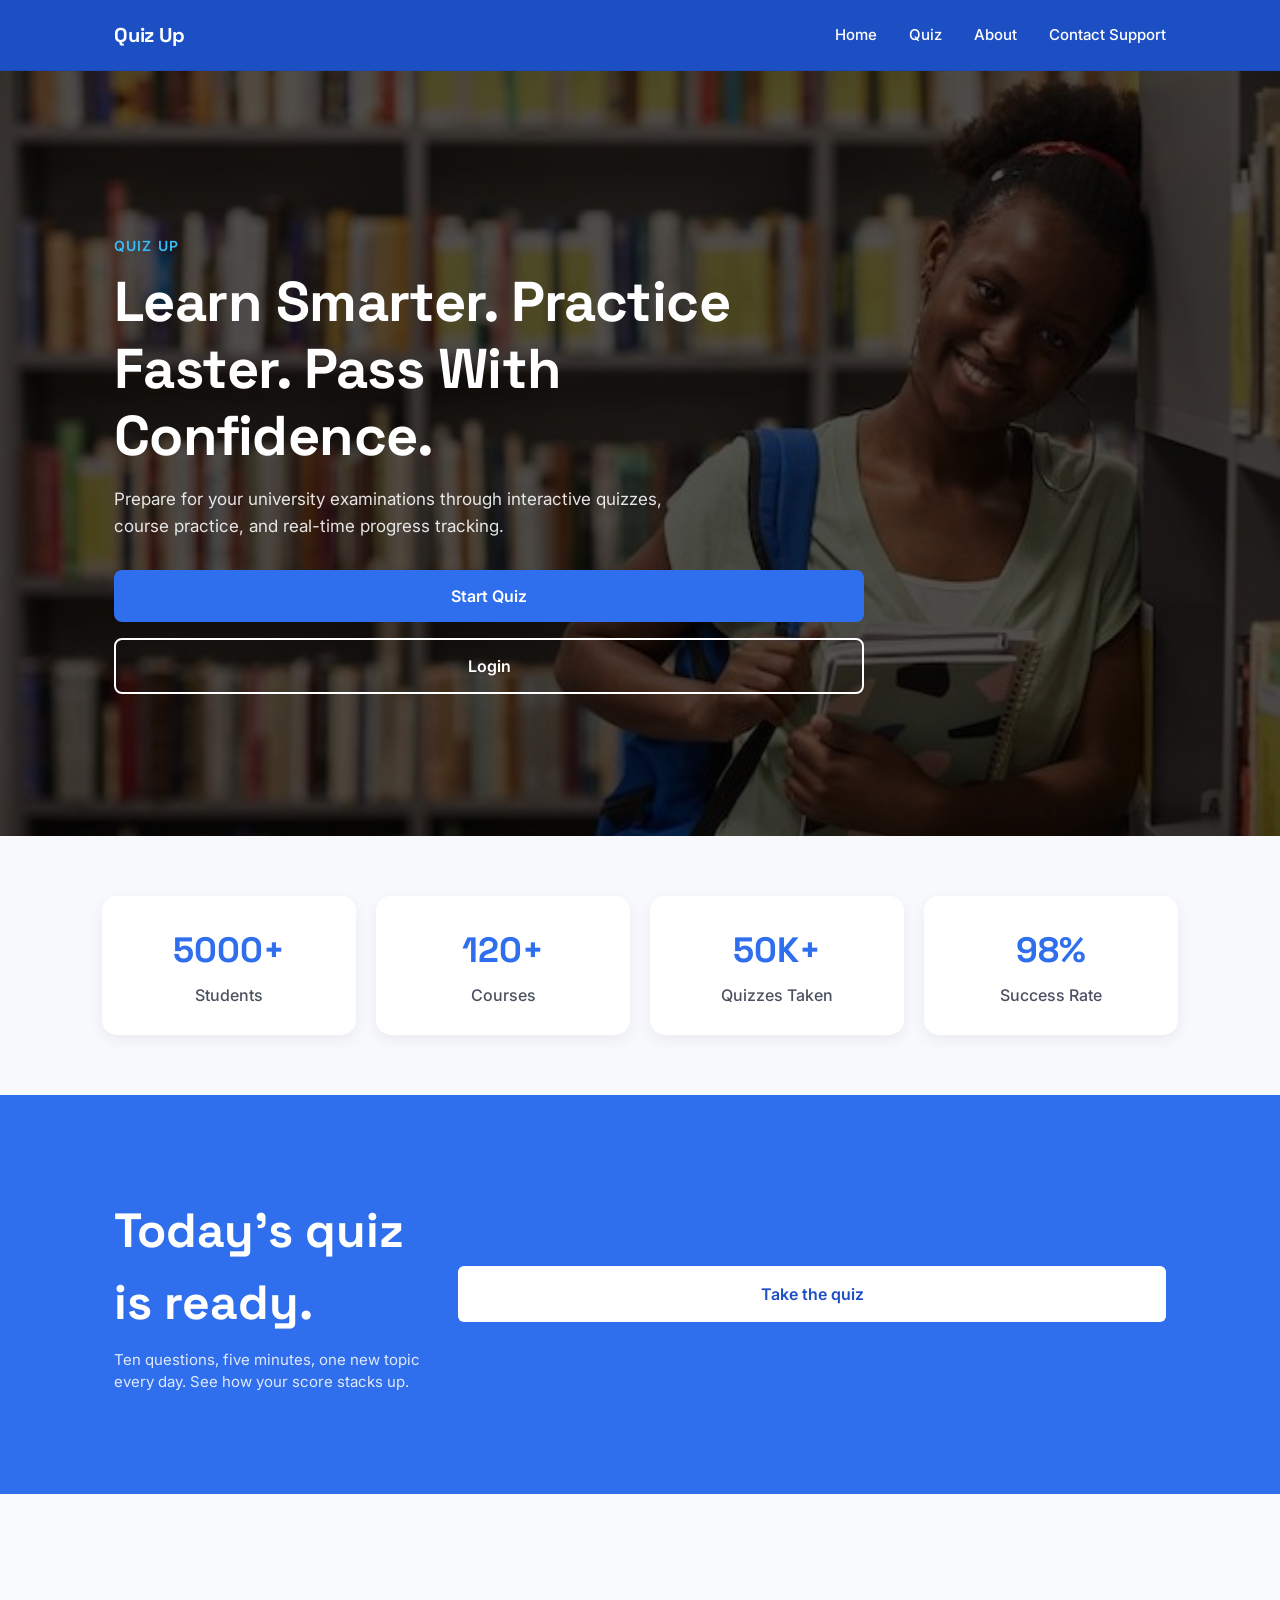
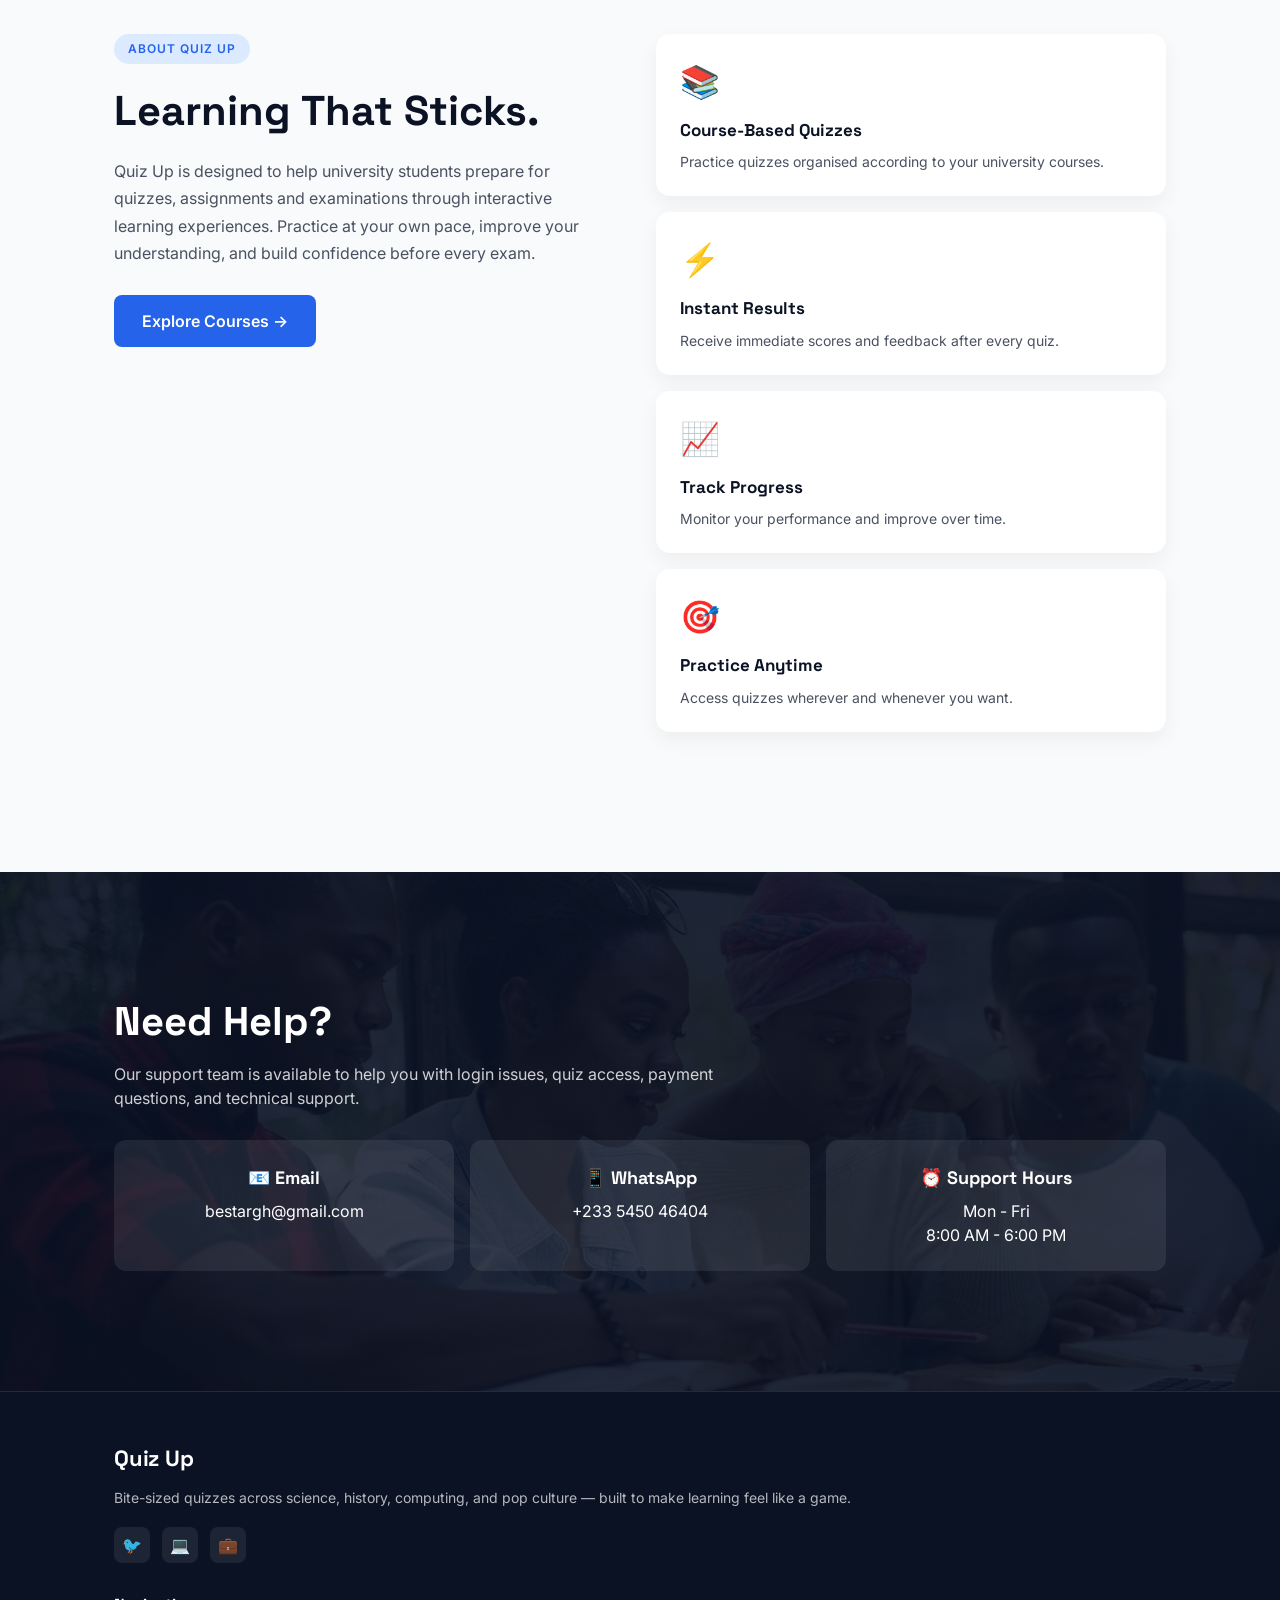
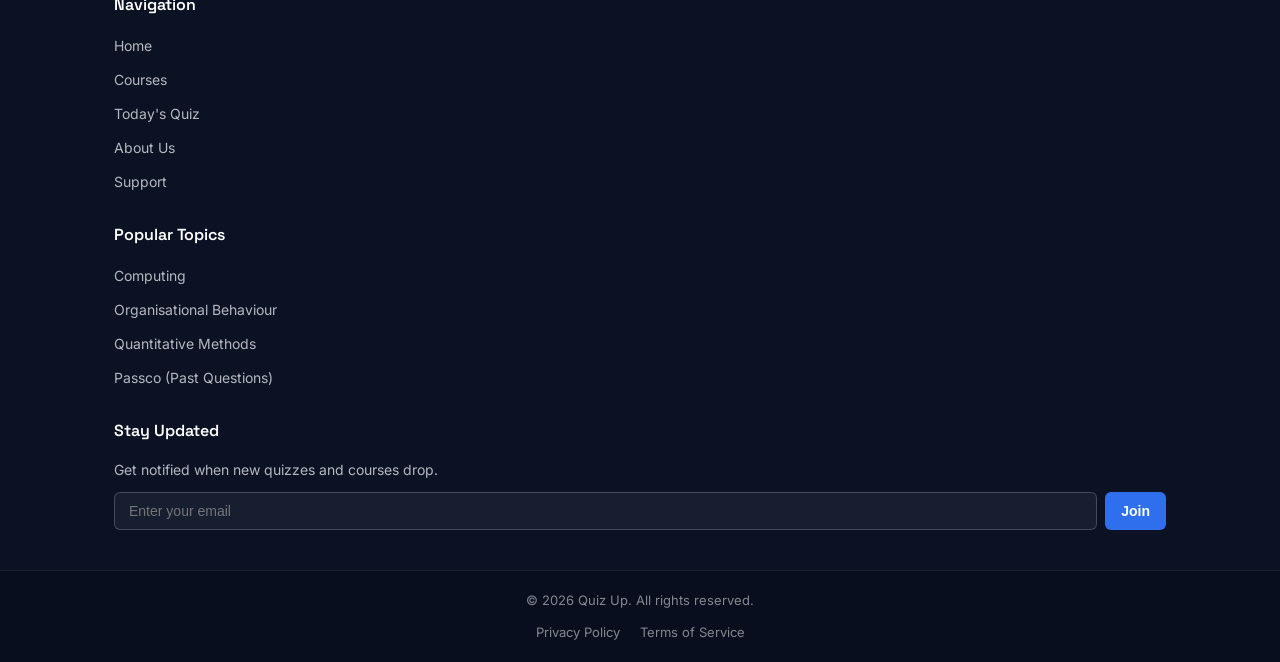
==== commit 59854b0f: "try change" ====
--- a/index.html
+++ b/index.html
@@ -126,12 +126,12 @@
     <div class="support-cards">
       <div class="support-card">
         <h3>📧 Email</h3>
-        <p>support@quizup.com</p>
+        <p>bestargh@gmail.com</p>
       </div>
 
       <div class="support-card">
         <h3>📱 WhatsApp</h3>
-        <p>+233 XX XXX XXXX</p>
+        <p>+233 5450 46404</p>
       </div>
 
       <div class="support-card">
